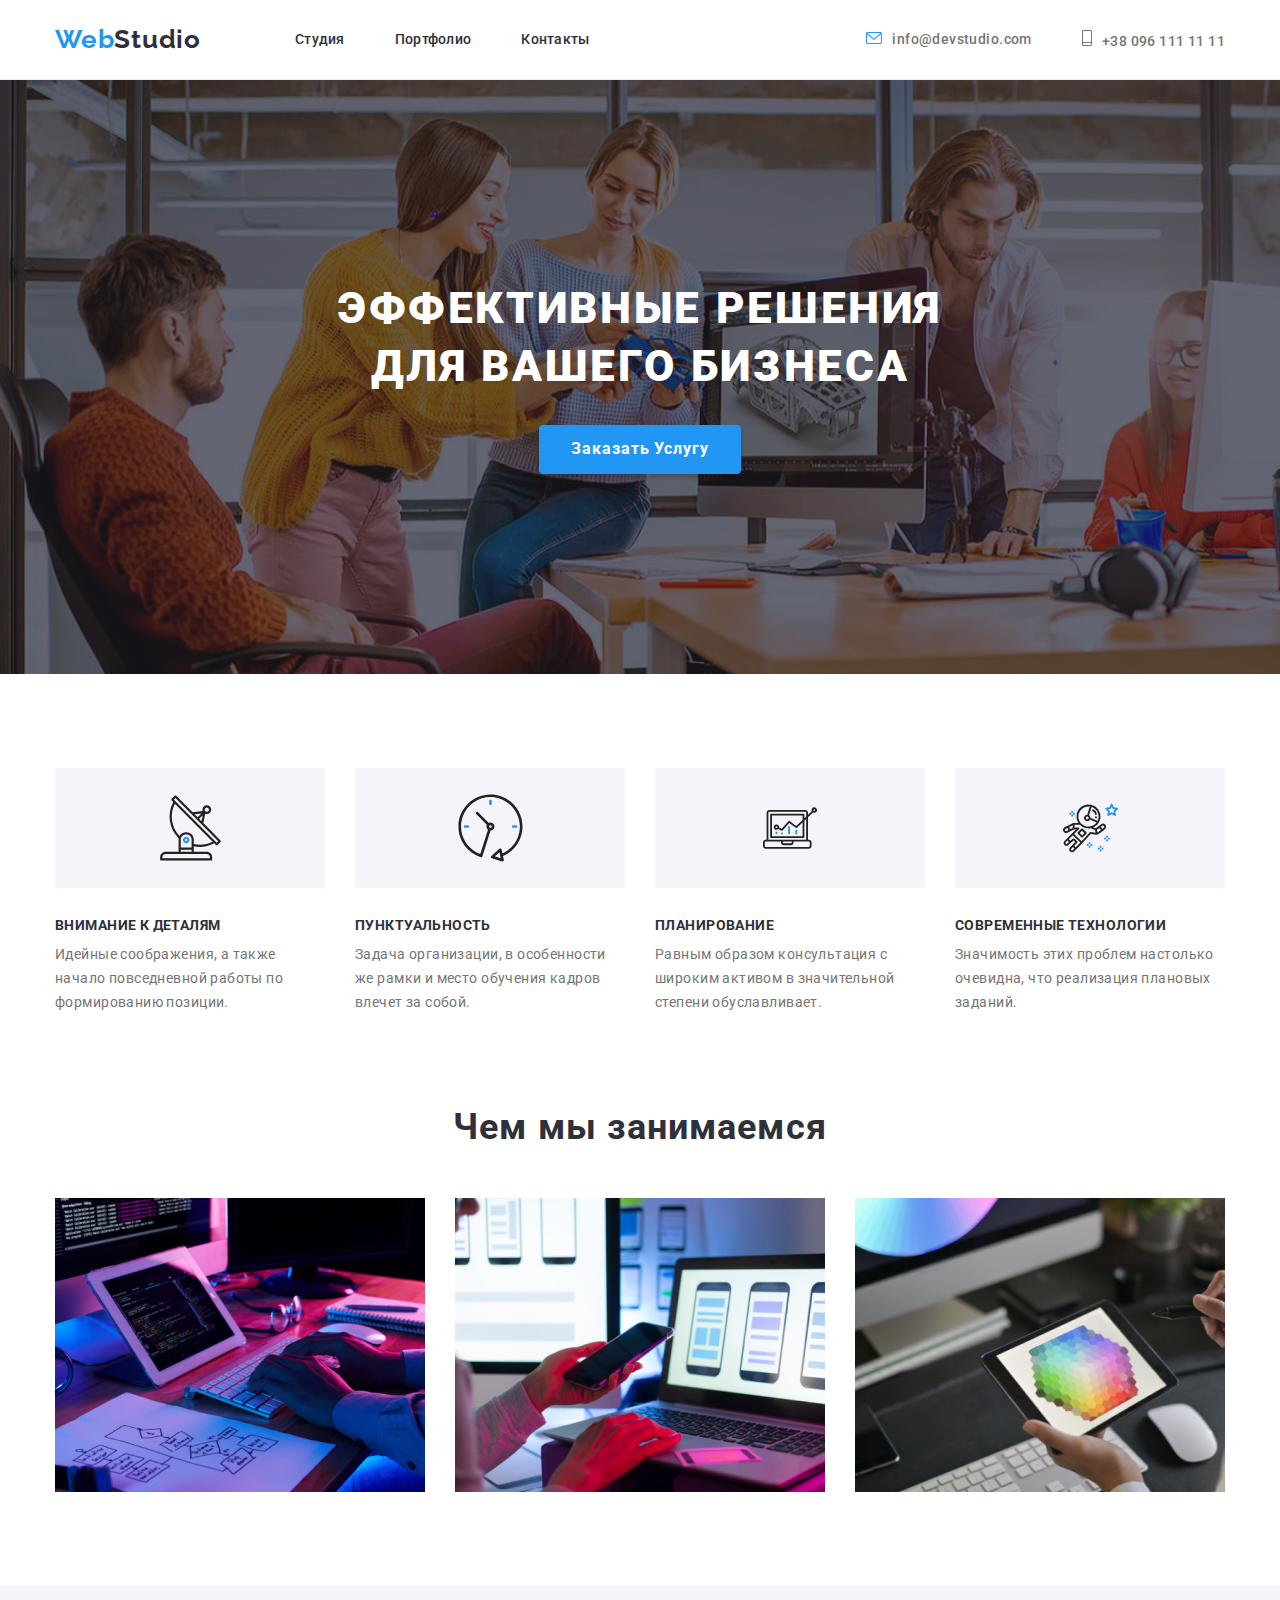
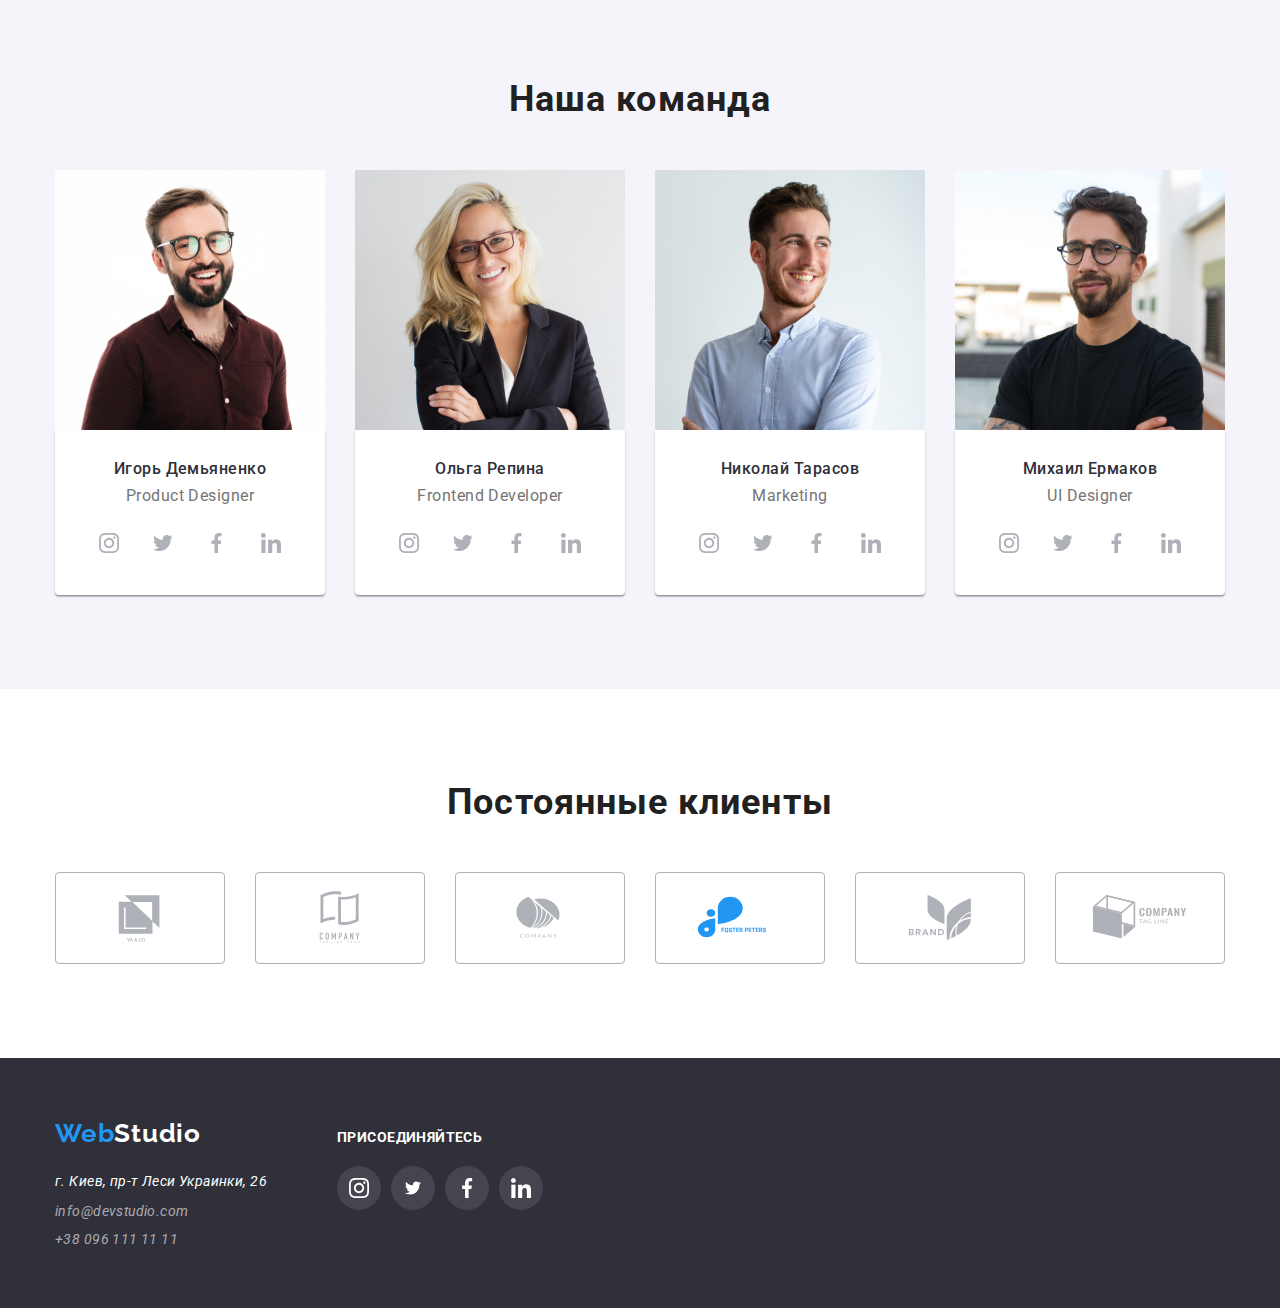
==== index.html @ 9ef78c7b "Update index.html" ====
<!DOCTYPE html>
<html lang="en">

<head>
    <meta charset="UTF-8" />
    <meta http-equiv="X-UA-Compatible" content="IE=edge" />
    <meta name="viewport" content="width=device-width, initial-scale=1.0" />
    <link rel="stylesheet" type="text/css" href="./modern-normalize.css" />
    <link rel="preconnect" href="https://fonts.gstatic.com" crossorigin />
    <link href="https://fonts.googleapis.com/css2?family=Raleway:wght@700&family=Roboto:wght@400;500;700;900&display=swap" rel="stylesheet" />
    <link rel="stylesheet" type="text/css" href="./styles/style.css" />
    <title>Document</title>
</head>

<body>
    <header>
        <div class="container container-nav">
            <nav class="nav">
                <a href="" class="nav_logo">Web<span>Studio</span></a>

                <ul class="menu">
                    <li><a href="" class="items">Студия</a></li>
                    <li><a href="./portfolio.html" class="items">Портфолио</a></li>
                    <li><a href="" class="items">Контакты</a></li>
                </ul>
            </nav>

            <ul class="contacts">
                <li class="contacts-item">
                    <a href="mailto:info@devstudio.com" class="mail">
                        <svg class="contact-icons" width="16" height="12" style="color: #757575">
                <use
                  href="./images/icomoon (1)/symbol-defs.svg#icon-envelope-hover"
                ></use></svg
              >info@devstudio.com</a
            >
          </li>
          <li class="contacts-item">
            <a href="tel:+380961111111" class="tel"
              ><svg class="contact-icons" width="10" height="16">
                <use
                  href="./images/icomoon (1)/symbol-defs.svg#icon-Vector-11"
                ></use></svg
              >+38 096 111 11 11</a
            >
          </li>
        </ul>
      </div>
    </header>

    <main>
      <section class="main-button">
        <div class="container">
          <h1 class="main-slogan">
            Эффективные решения <br />
            для вашего бизнеса
          </h1>
          <div class="button">
            <button type="button" data-modal-open class="order-button">
              Заказать Услугу
            </button>
          </div>
        </div>
      </section>

      <!--Качества-->
      <section class="section">
        <div class="container">
          <h2 class="quality-title">Наши Преимущества</h2>
          <!--скрыть-->
          <ul class="quality-list">
            <li>
              <div class="grey-square">
                <svg class="" width="65" height="70">
                  <use
                    href="./images/icomoon (1)/symbol-defs.svg#icon-antenna-1"
                  ></use>
                </svg>
        </div>
        <h3 class="quality-h3">Внимание к деталям</h3>
        <!--отсуп 10пх маржин-->
        <p class="quality-p">
            Идейные соображения, а также начало повседневной работы по формированию позиции.
        </p>
        </li>
        <li>
            <div class="grey-square">
                <svg class="" width="67" height="70">
                  <use
                    href="./images/icomoon (1)/symbol-defs.svg#icon-clock-1"
                  ></use>
                </svg>
            </div>
            <h3 class="quality-h3">Пунктуальность</h3>
            <p class="quality-p">
                Задача организации, в особенности же рамки и место обучения кадров влечет за собой.
            </p>
        </li>
        <li>
            <div class="grey-square">
                <svg class="" width="70" height="54">
                  <use
                    href="./images/icomoon (1)/symbol-defs.svg#icon-diagram-1"
                  ></use>
                </svg>
            </div>
            <h3 class="quality-h3">Планирование</h3>
            <p class="quality-p">
                Равным образом консультация с широким активом в значительной степени обуславливает.
            </p>
        </li>
        <li>
            <div class="grey-square">
                <svg class="" width="55" height="60">
                  <use
                    href="./images/icomoon (1)/symbol-defs.svg#icon-astronaut-1"
                  ></use>
                </svg>
            </div>
            <h3 class="quality-h3">Современные технологии</h3>
            <p class="quality-p">
                Значимость этих проблем настолько очевидна, что реализация плановых заданий.
            </p>
        </li>
        </ul>
        </div>
        </section>

        <!--Чем мы занимаемся-->

        <section class="section task">
            <div class="container">
                <h2 class="task-title">Чем мы занимаемся</h2>

                <ul class="task-list">
                    <li>
                        <img src="./images/tasks/img.jpg" alt="мобильные приложения" width="370" />
                    </li>
                    <li>
                        <img src="./images/tasks/img_1.jpg" alt="десктопные приложения" width="370" />
                    </li>
                    <li>
                        <img src="./images/tasks/img_2.jpg" alt="дизайнерские решения" width="370" />
                    </li>
                </ul>
            </div>
        </section>

        <!--Наша команда-->

        <section class="section team">
            <div class="container">
                <h2 class="team-title">Наша команда</h2>

                <ul class="team-list">
                    <li class="team_card">
                        <img src="./images/team/img.jpg" alt="Игорь Демьяненко" width="270" />
                        <div class="member-info">
                            <h3 class="teamlist-h3">Игорь Демьяненко</h3>
                            <p class="teamlist-p">Product Designer</p>
                            <ul class="links-list">
                                <li class="links-item">
                                    <a href="" class="team-links"><svg class="social-icons" width="20" height="20">
                        <use
                          href="./images/icomoon (1)/symbol-defs.svg#icon-instagram-2"
                        ></use></svg
                    ></a>
                                </li>
                                <li class="links-item">
                                    <a href="" class="team-links"><svg class="social-icons" width="20" height="20">
                        <use
                          href="./images/icomoon (1)/symbol-defs.svg#icon-Vector-1"
                        ></use></svg
                    ></a>
                                </li>
                                <li class="links-item">
                                    <a href="" class="team-links"><svg class="social-icons" width="20" height="20">
                        <use
                          href="./images/icomoon (1)/symbol-defs.svg#icon-Vector-2"
                        ></use></svg
                    ></a>
                                </li>
                                <li class="links-item">
                                    <a href="" class="team-links"><svg class="social-icons" width="20" height="20">
                        <use
                          href="./images/icomoon (1)/symbol-defs.svg#icon-linkedin-1"
                        ></use>
                      </svg>
                    </a>
                                </li>
                            </ul>
                        </div>
                    </li>
                    <li class="team_card">
                        <img src="./images/team/img-1.jpg" alt="Ольга Репина" width="270" />
                        <div class="member-info">
                            <h3 class="teamlist-h3">Ольга Репина</h3>
                            <p class="teamlist-p">Frontend Developer</p>
                            <ul class="links-list">
                                <li class="links-item">
                                    <a href="" class="team-links"><svg class="social-icons" width="20" height="20">
                        <use
                          href="./images/icomoon (1)/symbol-defs.svg#icon-instagram-2"
                        ></use></svg
                    ></a>
                                </li>
                                <li class="links-item">
                                    <a href="" class="team-links"><svg class="social-icons" width="20" height="20">
                        <use
                          href="./images/icomoon (1)/symbol-defs.svg#icon-Vector-1"
                        ></use></svg
                    ></a>
                                </li>
                                <li class="links-item">
                                    <a href="" class="team-links"><svg class="social-icons" width="20" height="20">
                        <use
                          href="./images/icomoon (1)/symbol-defs.svg#icon-Vector-2"
                        ></use></svg
                    ></a>
                                </li>
                                <li class="links-item">
                                    <a href="" class="team-links"><svg class="social-icons" width="20" height="20">
                        <use
                          href="./images/icomoon (1)/symbol-defs.svg#icon-linkedin-1"
                        ></use>
                      </svg>
                    </a>
                                </li>
                            </ul>
                        </div>
                    </li>
                    <li class="team_card">
                        <img src="./images/team/img-2.jpg" alt="Николай Тарасов" width="270" />
                        <div class="member-info">
                            <h3 class="teamlist-h3">Николай Тарасов</h3>
                            <p class="teamlist-p">Marketing</p>
                            <ul class="links-list">
                                <li class="links-item">
                                    <a href="" class="team-links"><svg class="social-icons" width="20" height="20">
                        <use
                          href="./images/icomoon (1)/symbol-defs.svg#icon-instagram-2"
                        ></use></svg
                    ></a>
                                </li>
                                <li class="links-item">
                                    <a href="" class="team-links"><svg class="social-icons" width="20" height="20">
                        <use
                          href="./images/icomoon (1)/symbol-defs.svg#icon-Vector-1"
                        ></use></svg
                    ></a>
                                </li>
                                <li class="links-item">
                                    <a href="" class="team-links"><svg class="social-icons" width="20" height="20">
                        <use
                          href="./images/icomoon (1)/symbol-defs.svg#icon-Vector-2"
                        ></use></svg
                    ></a>
                                </li>
                                <li class="links-item">
                                    <a href="" class="team-links"><svg class="social-icons" width="20" height="20">
                        <use
                          href="./images/icomoon (1)/symbol-defs.svg#icon-linkedin-1"
                        ></use>
                      </svg>
                    </a>
                                </li>
                            </ul>
                        </div>
                    </li>
                    <li class="team_card">
                        <img src="./images/team/img-3.jpg" alt="Михаил Ермаков " width="270" />
                        <div class="member-info">
                            <h3 class="teamlist-h3">Михаил Ермаков</h3>
                            <p class="teamlist-p">UI Designer</p>
                            <ul class="links-list">
                                <li class="links-item">
                                    <a href="" class="team-links"><svg class="social-icons" width="20" height="20">
                        <use
                          href="./images/icomoon (1)/symbol-defs.svg#icon-instagram-2"
                        ></use></svg
                    ></a>
                                </li>
                                <li class="links-item">
                                    <a href="" class="team-links"><svg class="social-icons" width="20" height="20">
                        <use
                          href="./images/icomoon (1)/symbol-defs.svg#icon-Vector-1"
                        ></use></svg
                    ></a>
                                </li>
                                <li class="links-item">
                                    <a href="" class="team-links"><svg class="social-icons" width="20" height="20">
                        <use
                          href="./images/icomoon (1)/symbol-defs.svg#icon-Vector-2"
                        ></use></svg
                    ></a>
                                </li>
                                <li class="links-item">
                                    <a href="" class="team-links"><svg class="social-icons" width="20" height="20">
                        <use
                          href="./images/icomoon (1)/symbol-defs.svg#icon-linkedin-1"
                        ></use>
                      </svg>
                    </a>
                                </li>
                            </ul>
                        </div>
                    </li>
                </ul>
            </div>
        </section>

        <section class="section">
            <div class="container clients">
                <h2 class="team-title">Постоянные клиенты</h2>
                <ul class="clients-list">
                    <li>
                        <a href="" class="clients-card"><svg class="client-icons" width="106" height="60">
                  <use
                    href="./images/icomoon (1)/symbol-defs.svg#icon-Logo-1"
                  ></use></svg
              ></a>
                    </li>
                    <li>
                        <a href="" class="clients-card"><svg class="client-icons" width="106" height="60">
                  <use
                    href="./images/icomoon (1)/symbol-defs.svg#icon-Logo-2"
                  ></use></svg
              ></a>
                    </li>
                    <li>
                        <a href="" class="clients-card"><svg class="client-icons" width="106" height="60">
                  <use
                    href="./images/icomoon (1)/symbol-defs.svg#icon-Logo-3"
                  ></use></svg
              ></a>
                    </li>
                    <li>
                        <a href="" class="clients-card"><svg
                  class="client-icons"
                  width="106"
                  height="60"
                  style="fill: #afb1b8"
                >
                  <use
                    href="./images/icomoon (1)/symbol-defs.svg#icon-Logo-4"
                  ></use></svg
              ></a>
                    </li>
                    <li>
                        <a href="" class="clients-card"><svg class="client-icons" width="106" height="60">
                  <use
                    href="./images/icomoon (1)/symbol-defs.svg#icon-Logo-6"
                  ></use></svg
              ></a>
                    </li>
                    <li>
                        <a href="" class="clients-card"><svg class="client-icons" width="106" height="60">
                  <use
                    href="./images/icomoon (1)/symbol-defs.svg#icon-Logo-7"
                  ></use></svg
              ></a>
                    </li>
                </ul>
            </div>
        </section>
        </main>

        <footer>
            <div class="container footer-con">
                <div class="addres-con">
                    <a href="" class="footer-logo"><span>Web</span>Studio</a>
                    <address>
            <ul class="address">
              <li class="address-list">
                <a
                  href="https://goo.gl/maps/dbALaQ9YhSVhBDLY6"
                  class="footer-address"
                  >г. Киев, пр-т Леси Украинки, 26</a
                >
              </li>
              <li class="address-list">
                <a href="mailto:info@devstudio.com" class="footer-mail"
                  >info@devstudio.com</a
                >
              </li>
              <li class="address-list">
                <a href="tel:+380961111111" class="footer-tel"
                  >+38 096 111 11 11</a
                >
              </li>
            </ul>
          </address>
                </div>
                <div class="footer-join">
                    <h2 class="join-slogan">присоединяйтесь</h2>
                    <ul class="footer-links">
                        <li>
                            <a href="" class="footer-items"><svg class="footer-icons" width="20" height="20">
                  <use
                    href="./images/icomoon (1)/symbol-defs.svg#icon-instagram-21"
                  ></use></svg
              ></a>
                        </li>
                        <li>
                            <a href="" class="footer-items"><svg class="footer-icons" width="20" height="16">
                  <use
                    href="./images/icomoon (1)/symbol-defs.svg#icon-twitter-1-1"
                  ></use></svg
              ></a>
                        </li>
                        <li>
                            <a href="" class="footer-items">
                                <svg class="footer-icons" width="20" height="20">
                  <use
                    href="./images/icomoon (1)/symbol-defs.svg#icon-facebook-1"
                  ></use>
                </svg>
                            </a>
                        </li>
                        <li>
                            <a href="" class="footer-items"><svg class="footer-icons" width="20" height="20">
                  <use
                    href="./images/icomoon (1)/symbol-defs.svg#icon-linkedin-11"
                  ></use></svg
              ></a>
                        </li>
                    </ul>
                </div>
            </div>
        </footer>
</body>

</html>
---- styles/style.css ----
:root {
    --brand-grey: #f5f4fa;
    --blue-color: #2196f3;
    --h-color: #212121;
    --brand-dark: #2f303a;
    --p-color: #757575;
}

body {
    font-family: Roboto, sans-serif;
    color: var(--h-color);
}

ul {
    padding: 0;
    margin: 0;
}

h1,
h2,
h3,
p {
    margin: 0;
    padding: 0;
}

img {
    display: block;
    max-width: 100%;
    height: auto;
}

.container {
    width: 1200px;
    padding-left: 15px;
    padding-right: 15px;
    margin-right: auto;
    margin-left: auto;
}

.section {
    padding-top: 94px;
    padding-bottom: 94px;
}

.container-nav {
    display: flex;
    align-items: center;
}

header {
    border-bottom: 1px solid #ececec;
}

.nav {
    display: flex;
    align-items: center;
}

.nav_logo {
    font-family: Raleway;
    font-size: 26px;
    font-weight: 700;
    line-height: 1.2;
    color: var(--blue-color);
    letter-spacing: 0.03em;
    text-decoration: none;
}

.nav_logo>span {
    color: var(--brand-dark);
}

.menu {
    text-align: center;
    list-style: none;
    display: flex;
    margin-left: 94px;
}

.items {
    font-weight: 500;
    font-size: 14px;
    line-height: 1.1;
    letter-spacing: 0.02em;
    color: var(--brand-dark);
    text-decoration: none;
    padding-top: 32px;
    padding-bottom: 32px;
    display: block;
}

.menu>li {
    margin-left: 50px;
}

.menu>li:first-child {
    margin-left: 0px;
}

.contacts {
    list-style: none;
    display: flex;
    margin-left: auto;
}

.contacts> :first-child {
    margin-right: 50px;
}

.mail,
.tel {
    color: var(--p-color);
    font-size: 14px;
    font-weight: 500;
    line-height: 1.1;
    text-decoration: none;
    letter-spacing: 0.03em;
    justify-content: center;
    align-items: center;
}

.items:hover {
    color: var(--blue-color);
}

.items:focus {
    color: var(--blue-color);
}

.mail:hover,
.mail:focus {
    color: var(--blue-color);
}

.tel:hover,
.tel:focus {
    color: var(--blue-color);
}

.contact-icons {
    fill: currentColor;
    margin-right: 10px;
}


/* MAIN BUUTTOONN */

.main-button {
    background-color: var(--brand-dark);
    text-align: center;
    padding-top: 200px;
    padding-bottom: 200px;
    background-image: linear-gradient( rgba(47, 48, 58, 0.4), rgba(47, 48, 58, 0.4)), url(../images/fon.jpg);
    max-width: 1600px;
}

.main-slogan {
    font-size: 44px;
    font-weight: 900;
    line-height: 1.3;
    letter-spacing: 0.06em;
    color: #ffffff;
    text-align: center;
    text-transform: uppercase;
    margin: 0;
}

.order-button {
    background-color: var(--blue-color);
    font-size: 16px;
    font-weight: 700;
    line-height: 1.8;
    letter-spacing: 0.06em;
    cursor: pointer;
    color: #ffffff;
    text-align: center;
    font-family: Roboto;
    padding: 10px 32px 10px 32px;
    box-shadow: 0px 4px 4px rgba(0, 0, 0, 0.15);
    border-radius: 4px;
    border: var(--blue-color);
}

.button {
    margin-top: 30px;
}


/* QUALITY */

.quality-title {
    display: none;
}

.container-quality {
    padding-top: 94px;
    padding-bottom: 94px;
}

.grey-square {
    width: 270px;
    height: 120px;
    background-color: var(--brand-grey);
    margin-bottom: 30px;
    display: flex;
    justify-content: center;
    align-items: center;
}

.quality-list {
    list-style: none;
    display: flex;
    gap: 30px;
}

.quality-title {
    font-weight: bold;
    font-size: 36px;
    line-height: 1.1;
    text-align: center;
    letter-spacing: 0.03em;
    color: var(--brand-dark);
    margin: 0;
}

.quality-h3 {
    font-weight: bold;
    font-size: 14px;
    letter-spacing: 0.03em;
    text-transform: uppercase;
    line-height: 1.1;
    color: var(--brand-dark);
    margin-bottom: 10px;
}

.quality-p {
    font-size: 14px;
    letter-spacing: 0.03em;
    line-height: 1.7;
    color: var(--p-color);
    margin-top: 10px;
}


/*  TTASK  */

.task {
    padding-top: 0;
}

.task-list {
    list-style: none;
    display: flex;
    gap: 30px;
    margin-top: 50px;
}

.task-title {
    font-size: 36px;
    line-height: 1.1;
    text-align: center;
    letter-spacing: 0.03em;
    color: var(--brand-dark);
    font-weight: bold;
    margin: 0;
}


/* TEAM */

.team {
    padding-top: 94px;
    padding-bottom: 94px;
    background-color: var(--brand-grey);
}

.team-list {
    list-style: none;
    display: flex;
    gap: 30px;
    margin-top: 50px;
    padding: 0;
    margin-left: auto;
    margin-right: auto;
}

.team-title {
    line-height: 1.1;
    font-weight: bold;
    font-size: 36px;
    letter-spacing: 0.03em;
    text-align: center;
    margin: 0;
}

.teamlist-h3 {
    font-weight: 500;
    font-size: 16px;
    line-height: 1.1;
    text-align: center;
    letter-spacing: 0.03em;
    color: var(--brand-dark);
}

.teamlist-p {
    font-size: 16px;
    line-height: 1.1;
    text-align: center;
    letter-spacing: 0.03em;
    color: var(--p-color);
    margin-top: 10px;
}

.member-info {
    padding-top: 30px;
    padding-bottom: 30px;
    background-color: #ffffff;
    box-shadow: 0px 1px 3px rgba(0, 0, 0, 0.12), 0px 1px 1px rgba(0, 0, 0, 0.14), 0px 2px 1px rgba(0, 0, 0, 0.2);
    border-radius: 0px 0px 4px 4px;
}

.links-list {
    display: flex;
    gap: 10px;
    justify-content: center;
    margin-top: 16px;
    list-style: none;
    cursor: pointer;
}

.links-item {
    list-style: none;
    display: flex;
    justify-content: center;
    align-items: center;
}

.team-links {
    height: 44px;
    width: 44px;
    display: flex;
    justify-content: center;
    align-items: center;
    border-radius: 50%;
}

.team-links:hover,
.team-links:focus {
    background-color: var(--blue-color);
    color: #ffffff;
}

.social-icons {
    fill: currentColor;
}


/* CLIENTS */

.clients-list {
    list-style: none;
    display: flex;
    gap: 30px;
    margin-top: 50px;
}

.clients-card {
    width: 170px;
    height: 92px;
    border: 1px solid #afb1b8;
    border-radius: 4px;
    display: flex;
    justify-content: center;
    align-items: center;
}

.client-icons {
    fill: currentColor;
}

.clients-card:hover {
    border-color: var(--blue-color);
    color: var(--blue-color);
}


/*  FOOOTER */

footer {
    background-color: var(--brand-dark);
    padding-top: 60px;
    padding-bottom: 60px;
    display: flex;
}

.footer-con {
    display: flex;
}

.address {
    list-style: none;
    margin-top: 20px;
    padding: 0;
}

.address-list {
    margin-top: 9px;
}

.footer-logo {
    font-family: Raleway;
    font-size: 26px;
    font-weight: 700;
    line-height: 1.2;
    color: #ffffff;
    text-decoration: none;
    letter-spacing: 0.03em;
}

.footer-logo>span {
    color: var(--blue-color);
}

.footer-address {
    font-size: 14px;
    line-height: 1.7;
    letter-spacing: 0.03em;
    color: #ffffff;
    text-decoration: none;
}

.footer-mail,
.footer-tel {
    font-size: 14px;
    line-height: 1.7px;
    letter-spacing: 0.03em;
    color: rgba(255, 255, 255, 0.6);
    text-decoration: none;
}

.footer-address:hover {
    color: var(--blue-color);
}

.footer-address:focus {
    color: var(--blue-color);
}

.footer-mail:hover,
.footer-tel:hover {
    color: var(--blue-color);
}

.footer-mail:focus,
.footer-tel:focus {
    color: var(--blue-color);
}

.footer-join {
    margin-left: 70px;
}

.join-slogan {
    font-weight: bold;
    font-size: 14px;
    line-height: 1.1;
    letter-spacing: 0.03em;
    text-transform: uppercase;
    color: #ffffff;
    padding-top: 12px;
}

.footer-links {
    display: flex;
    list-style: none;
    gap: 10px;
    margin-top: 20px;
}

.footer-items {
    display: flex;
    justify-content: center;
    align-items: center;
    height: 44px;
    width: 44px;
    border-radius: 50%;
    background-color: rgba(255, 255, 255, 0.1);
    cursor: pointer;
    vertical-align: middle;
}

.footer-items:hover {
    background-color: var(--blue-color);
}

.footer-icon {
    text-align: center;
    vertical-align: middle;
}


/* PORTFOLIO */

.portfolio {
    text-align: center;
    padding-top: 94px;
    padding-bottom: 94px;
}

.our-works {
    font-weight: bold;
    font-size: 36px;
    line-height: 1.1;
    text-align: center;
    letter-spacing: 0.03em;
    margin: 0;
    display: none;
}

.portfolio-list {
    list-style: none;
    display: flex;
    flex-wrap: wrap;
    gap: 30px;
    margin-top: 50px;
}

.cards-title {
    font-weight: bold;
    font-size: 18px;
    line-height: 2;
    color: var(--brand-dark);
    letter-spacing: 0.06em;
}

.cards-info {
    padding-top: 20px;
    padding-bottom: 20px;
    padding-right: 24px;
    padding-left: 24px;
    border: 1px solid #eeeeee;
}

.cards:hover {
    box-shadow: 0px 1px 1px rgba(0, 0, 0, 0.12), 0px 4px 4px rgba(0, 0, 0, 0.06), 1px 4px 6px rgba(0, 0, 0, 0.16);
}

.cards-p {
    font-size: 16px;
    line-height: 1.9;
    letter-spacing: 0.03em;
    color: var(--p-color);
    margin-top: 10px;
}

.main-buttons {
    display: flex;
    justify-content: center;
}

.cards-h2 {
    font-weight: bold;
    font-size: 18px;
    line-height: 1.1;
    letter-spacing: 0.06em;
}


/* BUUTTOONNS PORTFOLIO*/

.buttons {
    background-color: var(--brand-grey);
    color: var(--brand-dark);
    font-weight: 500;
    font-size: 16px;
    line-height: 1.6;
    letter-spacing: 0.06em;
    font-family: Roboto;
    border-radius: 4px;
    padding: 6px 22px 6px 22px;
    border: var(--brand-grey) 1px solid;
}

.buttons:focus {
    background-color: var(--blue-color);
    color: white;
    border: var(--blue-color);
    box-shadow: 0px 3px 1px rgba(0, 0, 0, 0.1), 0px 1px 2px rgba(0, 0, 0, 0.08), 0px 2px 2px rgba(0, 0, 0, 0.12);
}

.buttons:hover {
    background-color: var(--blue-color);
    color: white;
    cursor: pointer;
    border: var(--blue-color);
    box-shadow: 0px 3px 1px rgba(0, 0, 0, 0.1), 0px 1px 2px rgba(0, 0, 0, 0.08), 0px 2px 2px rgba(0, 0, 0, 0.12);
}

.button-list {
    list-style: none;
    display: flex;
    gap: 8px;
    justify-content: center;
}
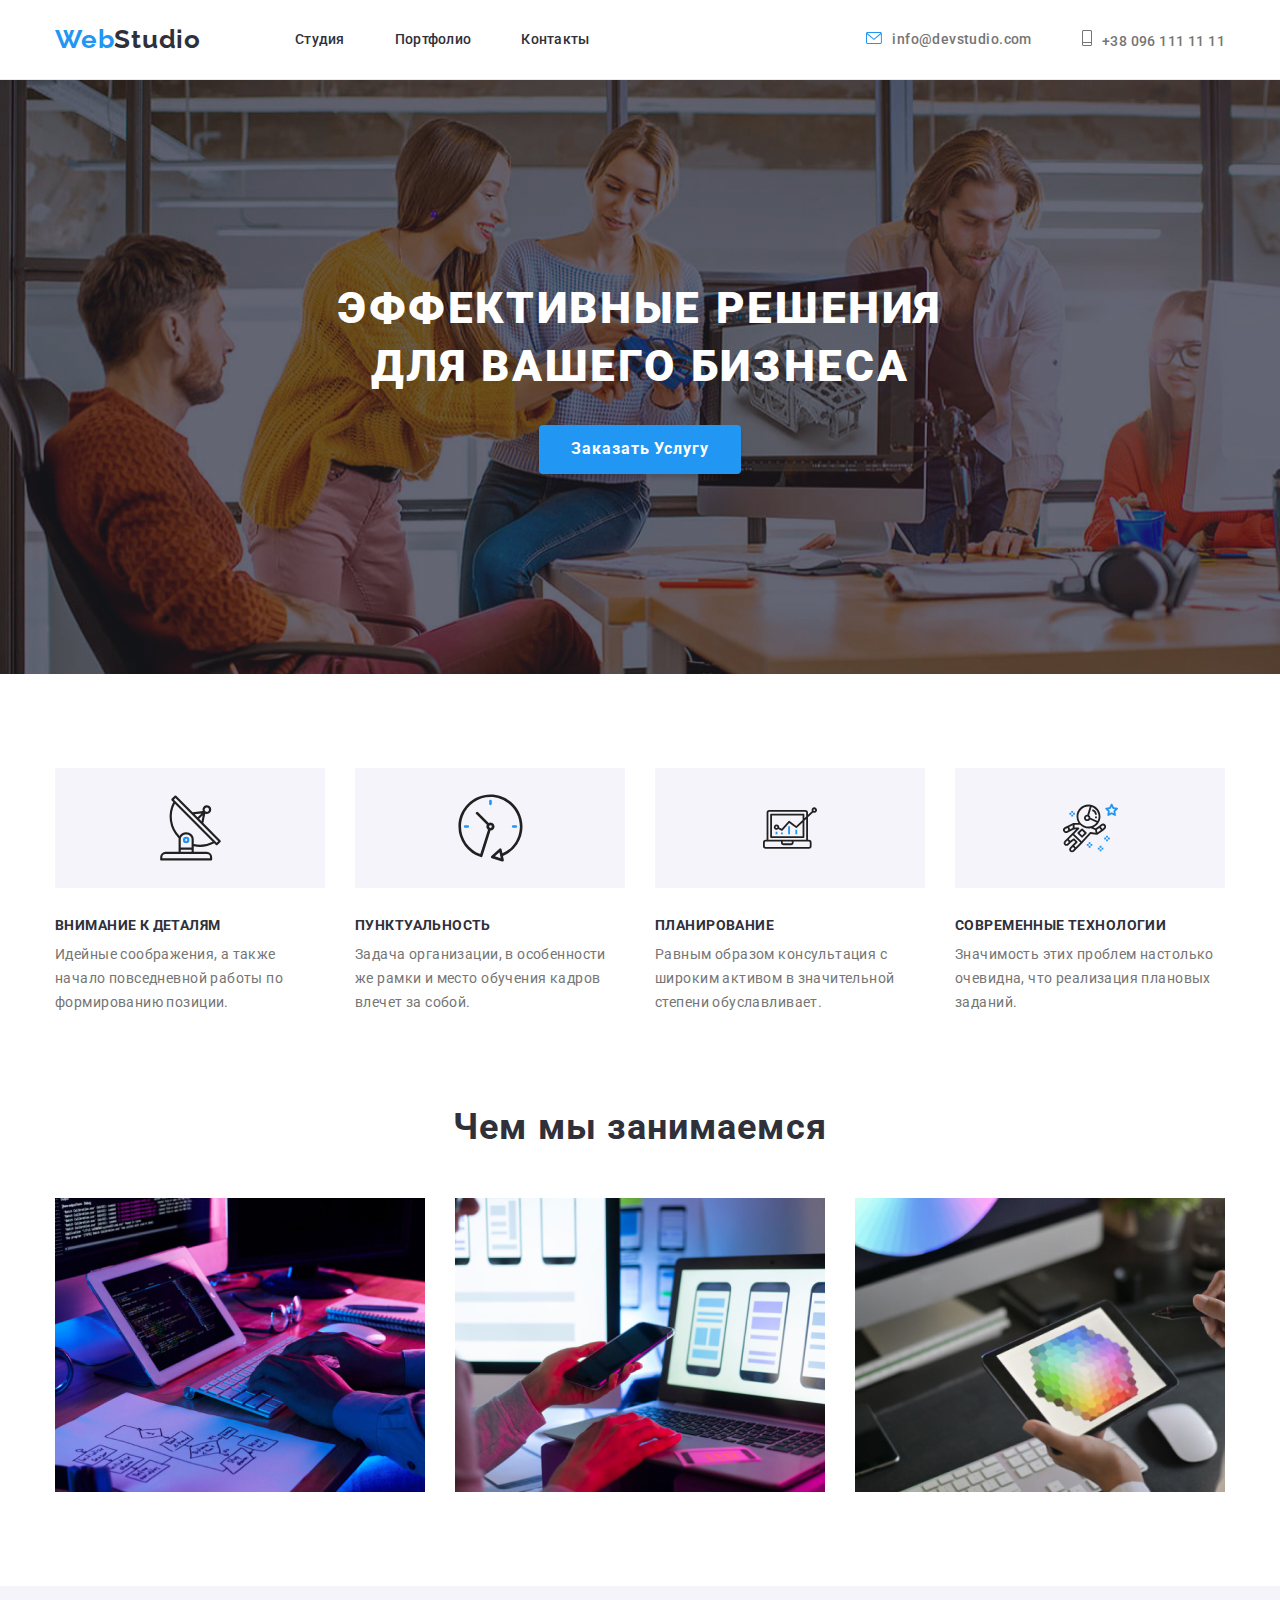
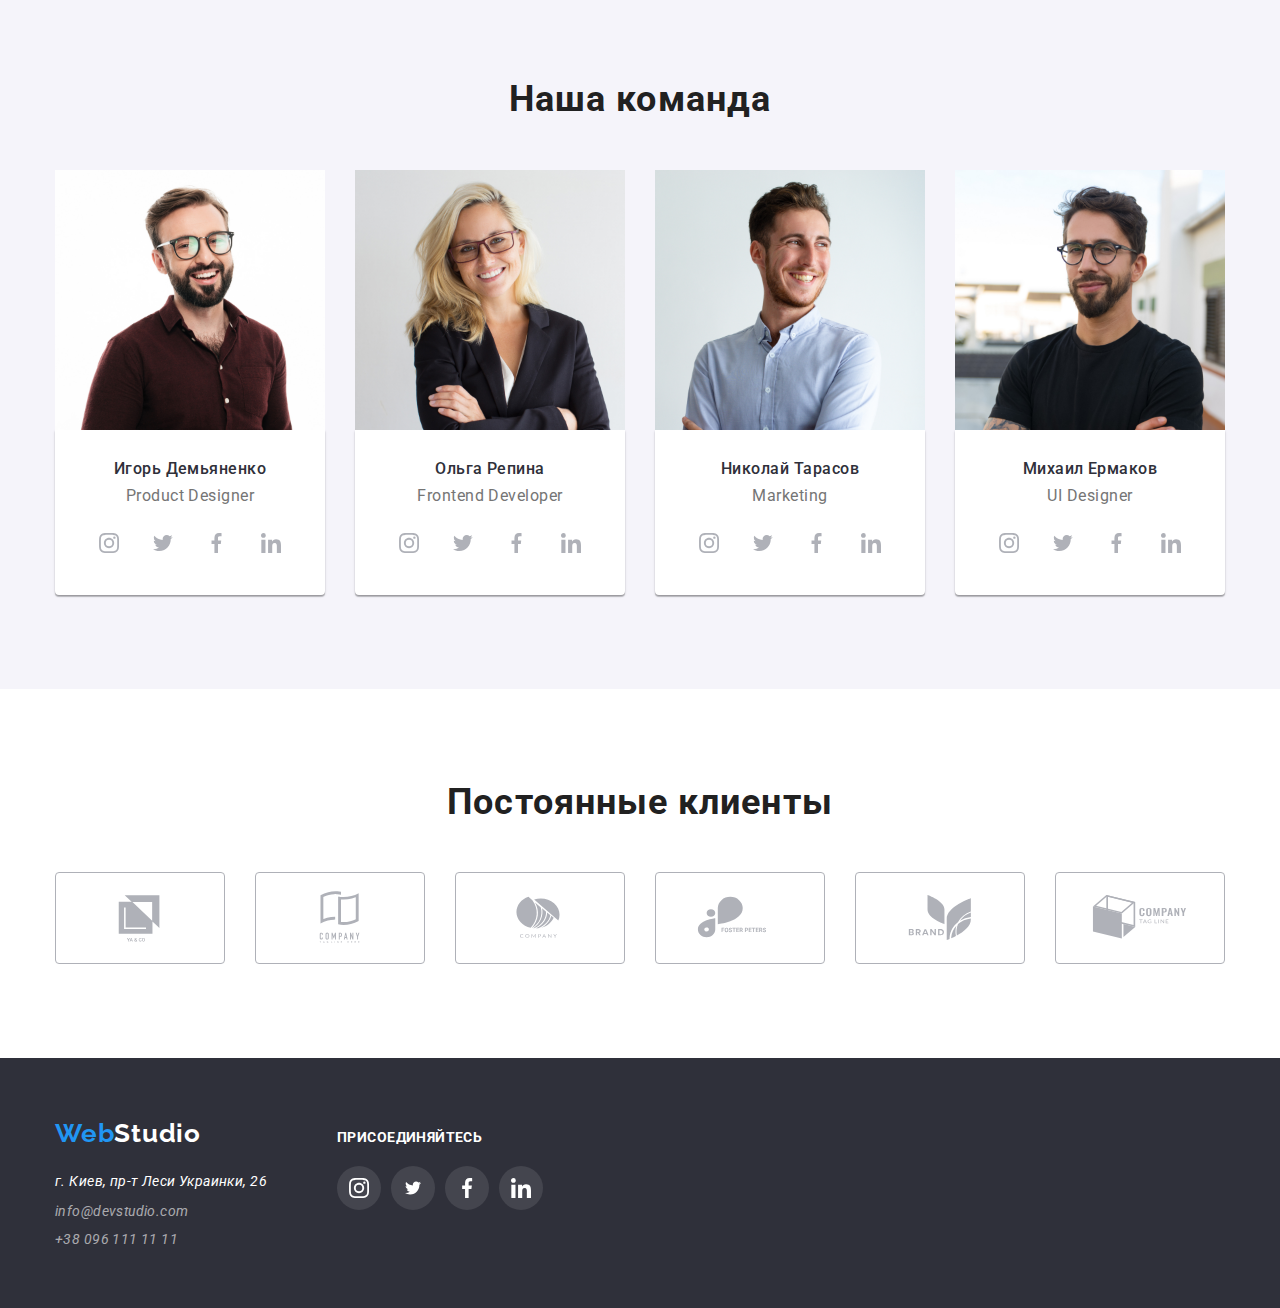
==== commit 85ab116d: "1" ====
--- a/index.html
+++ b/index.html
@@ -28,9 +28,9 @@
             <ul class="contacts">
                 <li class="contacts-item">
                     <a href="mailto:info@devstudio.com" class="mail">
-                        <svg class="contact-icons" width="16" height="12" style="color: #757575">
+                        <svg class="contact-icons" width="16" height="12" fill="color: #757575">
                 <use
-                  href="./images/icomoon (1)/symbol-defs.svg#icon-envelope-hover"
+                  href="./images/symbol-defs.svg#icon-envelope-hover"
                 ></use></svg
               >info@devstudio.com</a
             >
@@ -39,7 +39,7 @@
             <a href="tel:+380961111111" class="tel"
               ><svg class="contact-icons" width="10" height="16">
                 <use
-                  href="./images/icomoon (1)/symbol-defs.svg#icon-Vector-11"
+                  href="./images/symbol-defs.svg#icon-Vector-11"
                 ></use></svg
               >+38 096 111 11 11</a
             >
@@ -73,7 +73,7 @@
               <div class="grey-square">
                 <svg class="" width="65" height="70">
                   <use
-                    href="./images/icomoon (1)/symbol-defs.svg#icon-antenna-1"
+                    href="./images/symbol-defs.svg#icon-antenna-1"
                   ></use>
                 </svg>
         </div>
@@ -87,7 +87,7 @@
             <div class="grey-square">
                 <svg class="" width="67" height="70">
                   <use
-                    href="./images/icomoon (1)/symbol-defs.svg#icon-clock-1"
+                    href="./images/symbol-defs.svg#icon-clock-1"
                   ></use>
                 </svg>
             </div>
@@ -100,7 +100,7 @@
             <div class="grey-square">
                 <svg class="" width="70" height="54">
                   <use
-                    href="./images/icomoon (1)/symbol-defs.svg#icon-diagram-1"
+                    href="./images/symbol-defs.svg#icon-diagram-1"
                   ></use>
                 </svg>
             </div>
@@ -113,7 +113,7 @@
             <div class="grey-square">
                 <svg class="" width="55" height="60">
                   <use
-                    href="./images/icomoon (1)/symbol-defs.svg#icon-astronaut-1"
+                    href="./images/symbol-defs.svg#icon-astronaut-1"
                   ></use>
                 </svg>
             </div>
@@ -162,28 +162,28 @@
                                 <li class="links-item">
                                     <a href="" class="team-links"><svg class="social-icons" width="20" height="20">
                         <use
-                          href="./images/icomoon (1)/symbol-defs.svg#icon-instagram-2"
-                        ></use></svg
-                    ></a>
-                                </li>
-                                <li class="links-item">
-                                    <a href="" class="team-links"><svg class="social-icons" width="20" height="20">
-                        <use
-                          href="./images/icomoon (1)/symbol-defs.svg#icon-Vector-1"
-                        ></use></svg
-                    ></a>
-                                </li>
-                                <li class="links-item">
-                                    <a href="" class="team-links"><svg class="social-icons" width="20" height="20">
-                        <use
-                          href="./images/icomoon (1)/symbol-defs.svg#icon-Vector-2"
-                        ></use></svg
-                    ></a>
-                                </li>
-                                <li class="links-item">
-                                    <a href="" class="team-links"><svg class="social-icons" width="20" height="20">
-                        <use
-                          href="./images/icomoon (1)/symbol-defs.svg#icon-linkedin-1"
+                          href="./images/symbol-defs.svg#icon-instagram-2"
+                        ></use></svg
+                    ></a>
+                                </li>
+                                <li class="links-item">
+                                    <a href="" class="team-links"><svg class="social-icons" width="20" height="20">
+                        <use
+                          href="./images/symbol-defs.svg#icon-Vector-1"
+                        ></use></svg
+                    ></a>
+                                </li>
+                                <li class="links-item">
+                                    <a href="" class="team-links"><svg class="social-icons" width="20" height="20">
+                        <use
+                          href="./images/symbol-defs.svg#icon-Vector-2"
+                        ></use></svg
+                    ></a>
+                                </li>
+                                <li class="links-item">
+                                    <a href="" class="team-links"><svg class="social-icons" width="20" height="20">
+                        <use
+                          href="./images/symbol-defs.svg#icon-linkedin-1"
                         ></use>
                       </svg>
                     </a>
@@ -200,28 +200,28 @@
                                 <li class="links-item">
                                     <a href="" class="team-links"><svg class="social-icons" width="20" height="20">
                         <use
-                          href="./images/icomoon (1)/symbol-defs.svg#icon-instagram-2"
-                        ></use></svg
-                    ></a>
-                                </li>
-                                <li class="links-item">
-                                    <a href="" class="team-links"><svg class="social-icons" width="20" height="20">
-                        <use
-                          href="./images/icomoon (1)/symbol-defs.svg#icon-Vector-1"
-                        ></use></svg
-                    ></a>
-                                </li>
-                                <li class="links-item">
-                                    <a href="" class="team-links"><svg class="social-icons" width="20" height="20">
-                        <use
-                          href="./images/icomoon (1)/symbol-defs.svg#icon-Vector-2"
-                        ></use></svg
-                    ></a>
-                                </li>
-                                <li class="links-item">
-                                    <a href="" class="team-links"><svg class="social-icons" width="20" height="20">
-                        <use
-                          href="./images/icomoon (1)/symbol-defs.svg#icon-linkedin-1"
+                          href="./images/symbol-defs.svg#icon-instagram-2"
+                        ></use></svg
+                    ></a>
+                                </li>
+                                <li class="links-item">
+                                    <a href="" class="team-links"><svg class="social-icons" width="20" height="20">
+                        <use
+                          href="./images/symbol-defs.svg#icon-Vector-1"
+                        ></use></svg
+                    ></a>
+                                </li>
+                                <li class="links-item">
+                                    <a href="" class="team-links"><svg class="social-icons" width="20" height="20">
+                        <use
+                          href="./images/symbol-defs.svg#icon-Vector-2"
+                        ></use></svg
+                    ></a>
+                                </li>
+                                <li class="links-item">
+                                    <a href="" class="team-links"><svg class="social-icons" width="20" height="20">
+                        <use
+                          href="./images/symbol-defs.svg#icon-linkedin-1"
                         ></use>
                       </svg>
                     </a>
@@ -238,28 +238,28 @@
                                 <li class="links-item">
                                     <a href="" class="team-links"><svg class="social-icons" width="20" height="20">
                         <use
-                          href="./images/icomoon (1)/symbol-defs.svg#icon-instagram-2"
-                        ></use></svg
-                    ></a>
-                                </li>
-                                <li class="links-item">
-                                    <a href="" class="team-links"><svg class="social-icons" width="20" height="20">
-                        <use
-                          href="./images/icomoon (1)/symbol-defs.svg#icon-Vector-1"
-                        ></use></svg
-                    ></a>
-                                </li>
-                                <li class="links-item">
-                                    <a href="" class="team-links"><svg class="social-icons" width="20" height="20">
-                        <use
-                          href="./images/icomoon (1)/symbol-defs.svg#icon-Vector-2"
-                        ></use></svg
-                    ></a>
-                                </li>
-                                <li class="links-item">
-                                    <a href="" class="team-links"><svg class="social-icons" width="20" height="20">
-                        <use
-                          href="./images/icomoon (1)/symbol-defs.svg#icon-linkedin-1"
+                          href="./images/symbol-defs.svg#icon-instagram-2"
+                        ></use></svg
+                    ></a>
+                                </li>
+                                <li class="links-item">
+                                    <a href="" class="team-links"><svg class="social-icons" width="20" height="20">
+                        <use
+                          href="./images/symbol-defs.svg#icon-Vector-1"
+                        ></use></svg
+                    ></a>
+                                </li>
+                                <li class="links-item">
+                                    <a href="" class="team-links"><svg class="social-icons" width="20" height="20">
+                        <use
+                          href="./images/symbol-defs.svg#icon-Vector-2"
+                        ></use></svg
+                    ></a>
+                                </li>
+                                <li class="links-item">
+                                    <a href="" class="team-links"><svg class="social-icons" width="20" height="20">
+                        <use
+                          href="./images/symbol-defs.svg#icon-linkedin-1"
                         ></use>
                       </svg>
                     </a>
@@ -276,28 +276,28 @@
                                 <li class="links-item">
                                     <a href="" class="team-links"><svg class="social-icons" width="20" height="20">
                         <use
-                          href="./images/icomoon (1)/symbol-defs.svg#icon-instagram-2"
-                        ></use></svg
-                    ></a>
-                                </li>
-                                <li class="links-item">
-                                    <a href="" class="team-links"><svg class="social-icons" width="20" height="20">
-                        <use
-                          href="./images/icomoon (1)/symbol-defs.svg#icon-Vector-1"
-                        ></use></svg
-                    ></a>
-                                </li>
-                                <li class="links-item">
-                                    <a href="" class="team-links"><svg class="social-icons" width="20" height="20">
-                        <use
-                          href="./images/icomoon (1)/symbol-defs.svg#icon-Vector-2"
-                        ></use></svg
-                    ></a>
-                                </li>
-                                <li class="links-item">
-                                    <a href="" class="team-links"><svg class="social-icons" width="20" height="20">
-                        <use
-                          href="./images/icomoon (1)/symbol-defs.svg#icon-linkedin-1"
+                          href="./images/symbol-defs.svg#icon-instagram-2"
+                        ></use></svg
+                    ></a>
+                                </li>
+                                <li class="links-item">
+                                    <a href="" class="team-links"><svg class="social-icons" width="20" height="20">
+                        <use
+                          href="./images/symbol-defs.svg#icon-Vector-1"
+                        ></use></svg
+                    ></a>
+                                </li>
+                                <li class="links-item">
+                                    <a href="" class="team-links"><svg class="social-icons" width="20" height="20">
+                        <use
+                          href="./images/symbol-defs.svg#icon-Vector-2"
+                        ></use></svg
+                    ></a>
+                                </li>
+                                <li class="links-item">
+                                    <a href="" class="team-links"><svg class="social-icons" width="20" height="20">
+                        <use
+                          href="./images/symbol-defs.svg#icon-linkedin-1"
                         ></use>
                       </svg>
                     </a>
@@ -316,21 +316,21 @@
                     <li>
                         <a href="" class="clients-card"><svg class="client-icons" width="106" height="60">
                   <use
-                    href="./images/icomoon (1)/symbol-defs.svg#icon-Logo-1"
+                    href="./images/symbol-defs.svg#icon-Logo-1"
                   ></use></svg
               ></a>
                     </li>
                     <li>
                         <a href="" class="clients-card"><svg class="client-icons" width="106" height="60">
                   <use
-                    href="./images/icomoon (1)/symbol-defs.svg#icon-Logo-2"
+                    href="./images/symbol-defs.svg#icon-Logo-2"
                   ></use></svg
               ></a>
                     </li>
                     <li>
                         <a href="" class="clients-card"><svg class="client-icons" width="106" height="60">
                   <use
-                    href="./images/icomoon (1)/symbol-defs.svg#icon-Logo-3"
+                    href="./images/symbol-defs.svg#icon-Logo-3"
                   ></use></svg
               ></a>
                     </li>
@@ -342,21 +342,21 @@
                   style="fill: #afb1b8"
                 >
                   <use
-                    href="./images/icomoon (1)/symbol-defs.svg#icon-Logo-4"
+                    href="./images/symbol-defs.svg#icon-Logo-4"
                   ></use></svg
               ></a>
                     </li>
                     <li>
                         <a href="" class="clients-card"><svg class="client-icons" width="106" height="60">
                   <use
-                    href="./images/icomoon (1)/symbol-defs.svg#icon-Logo-6"
+                    href="./images/symbol-defs.svg#icon-Logo-6"
                   ></use></svg
               ></a>
                     </li>
                     <li>
                         <a href="" class="clients-card"><svg class="client-icons" width="106" height="60">
                   <use
-                    href="./images/icomoon (1)/symbol-defs.svg#icon-Logo-7"
+                    href="./images/symbol-defs.svg#icon-Logo-7"
                   ></use></svg
               ></a>
                     </li>
@@ -397,14 +397,14 @@
                         <li>
                             <a href="" class="footer-items"><svg class="footer-icons" width="20" height="20">
                   <use
-                    href="./images/icomoon (1)/symbol-defs.svg#icon-instagram-21"
+                    href="./images/symbol-defs.svg#icon-instagram-21"
                   ></use></svg
               ></a>
                         </li>
                         <li>
                             <a href="" class="footer-items"><svg class="footer-icons" width="20" height="16">
                   <use
-                    href="./images/icomoon (1)/symbol-defs.svg#icon-twitter-1-1"
+                    href="./images/symbol-defs.svg#icon-twitter-1-1"
                   ></use></svg
               ></a>
                         </li>
@@ -412,7 +412,7 @@
                             <a href="" class="footer-items">
                                 <svg class="footer-icons" width="20" height="20">
                   <use
-                    href="./images/icomoon (1)/symbol-defs.svg#icon-facebook-1"
+                    href="./images/symbol-defs.svg#icon-facebook-1"
                   ></use>
                 </svg>
                             </a>
@@ -420,7 +420,7 @@
                         <li>
                             <a href="" class="footer-items"><svg class="footer-icons" width="20" height="20">
                   <use
-                    href="./images/icomoon (1)/symbol-defs.svg#icon-linkedin-11"
+                    href="./images/symbol-defs.svg#icon-linkedin-11"
                   ></use></svg
               ></a>
                         </li>
--- a/styles/style.css
+++ b/styles/style.css
@@ -139,7 +139,6 @@
 }
 
 .contact-icons {
-    fill: currentColor;
     margin-right: 10px;
 }
 
@@ -351,10 +350,6 @@
     color: #ffffff;
 }
 
-.social-icons {
-    fill: currentColor;
-}
-
 
 /* CLIENTS */
 
@@ -375,13 +370,13 @@
     align-items: center;
 }
 
-.client-icons {
-    fill: currentColor;
-}
-
 .clients-card:hover {
     border-color: var(--blue-color);
     color: var(--blue-color);
+}
+
+.client-icons {
+    fill: var(--blue-color);
 }
 
 
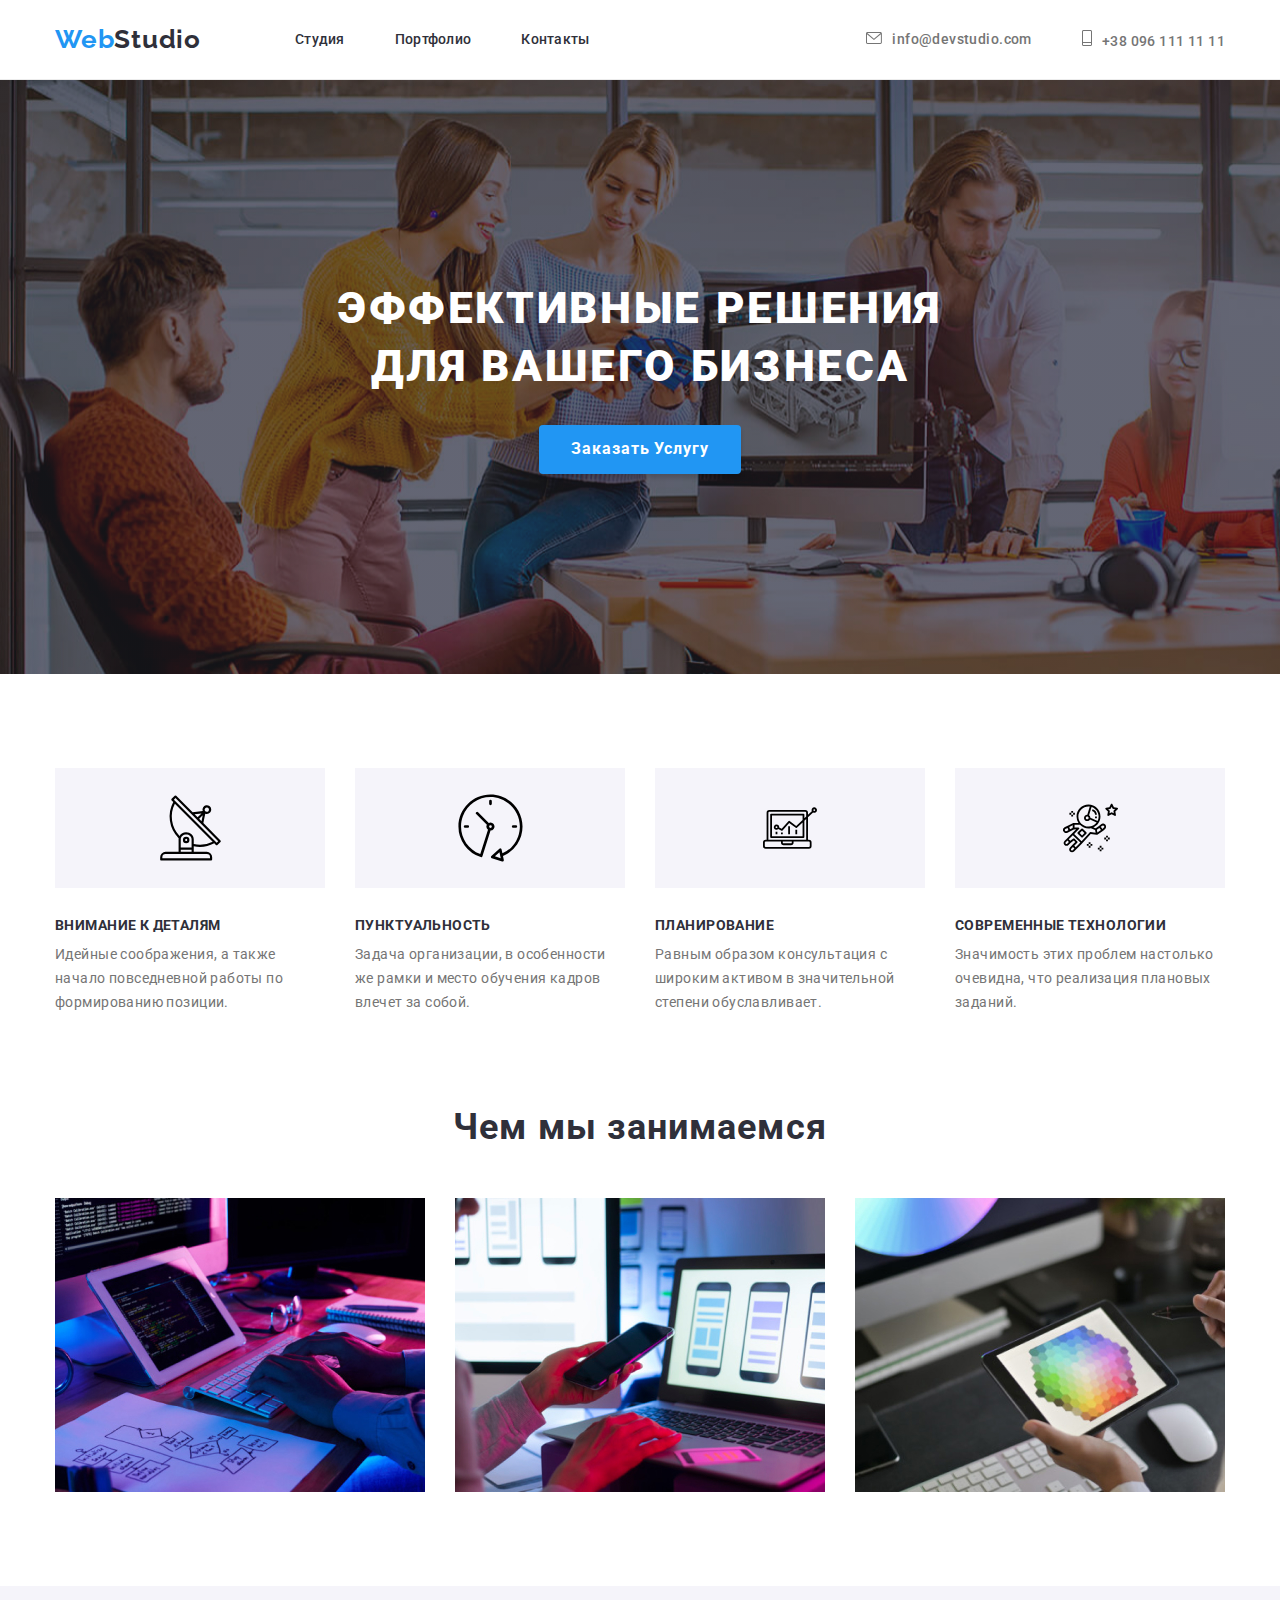
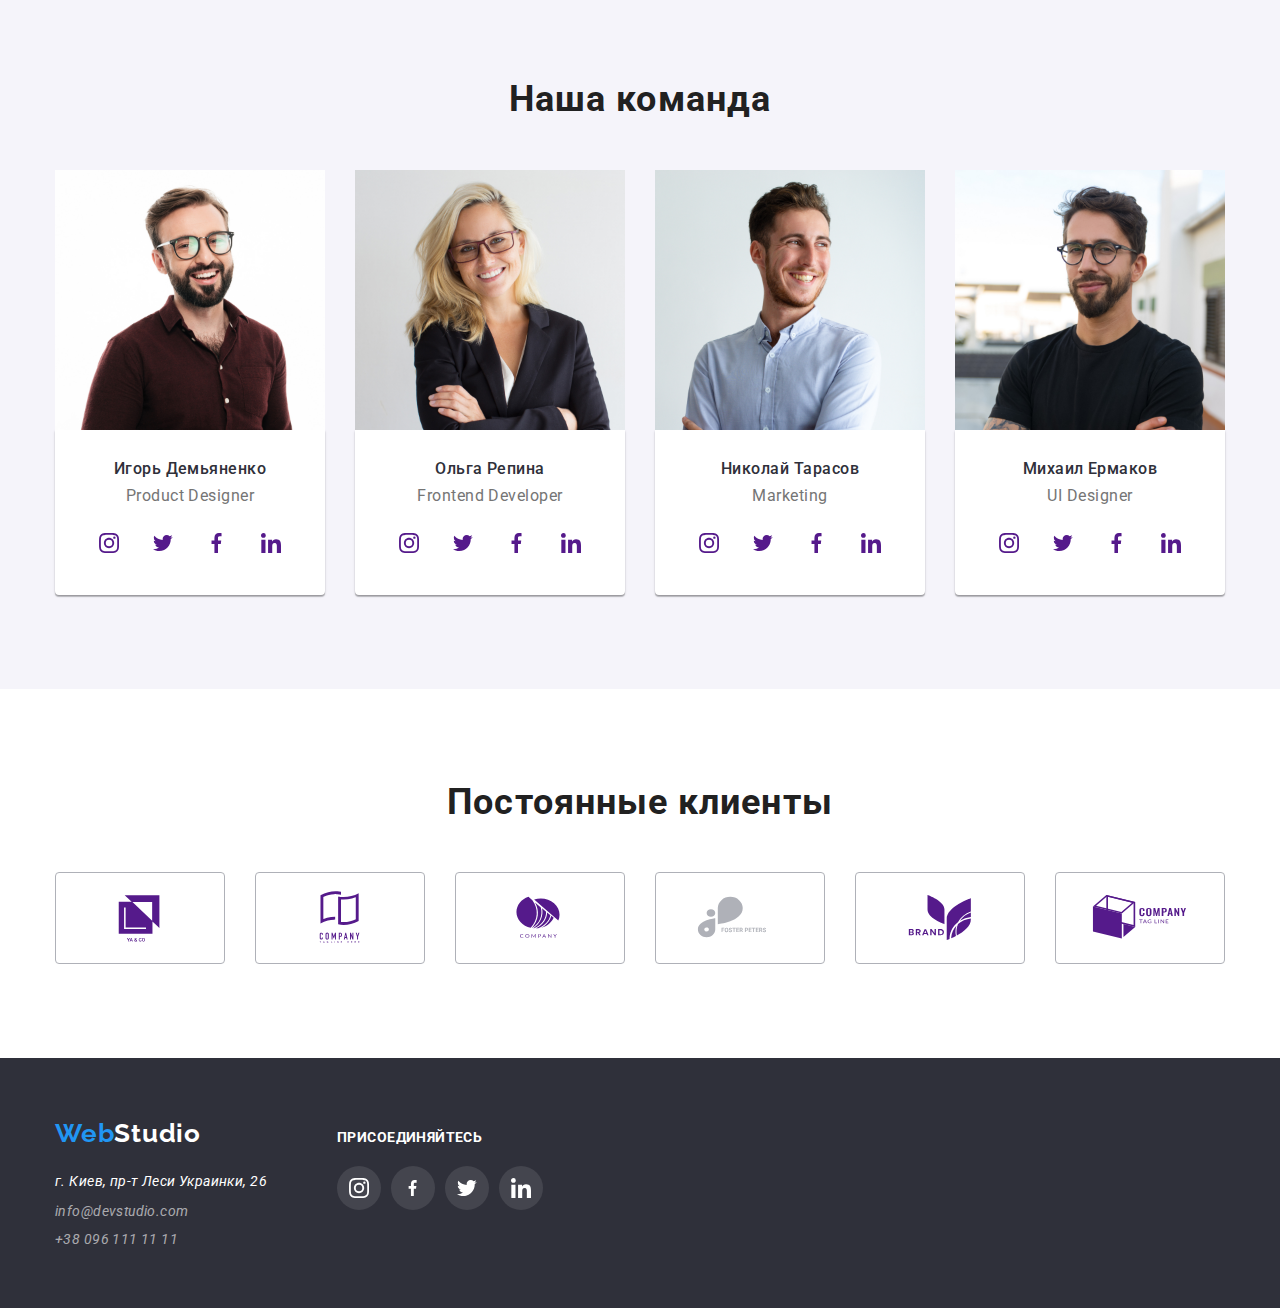
==== commit d26753a6: "svg fixed" ====
--- a/index.html
+++ b/index.html
@@ -397,14 +397,14 @@
                         <li>
                             <a href="" class="footer-items"><svg class="footer-icons" width="20" height="20">
                   <use
-                    href="./images/symbol-defs.svg#icon-instagram-21"
+                    href="./images/symbol-defs.svg#icon-instagram-2"
                   ></use></svg
               ></a>
                         </li>
                         <li>
                             <a href="" class="footer-items"><svg class="footer-icons" width="20" height="16">
                   <use
-                    href="./images/symbol-defs.svg#icon-twitter-1-1"
+                    href="./images/symbol-defs.svg#icon-Vector-2"
                   ></use></svg
               ></a>
                         </li>
@@ -412,7 +412,7 @@
                             <a href="" class="footer-items">
                                 <svg class="footer-icons" width="20" height="20">
                   <use
-                    href="./images/symbol-defs.svg#icon-facebook-1"
+                    href="./images/symbol-defs.svg#icon-Vector-1"
                   ></use>
                 </svg>
                             </a>
@@ -420,7 +420,7 @@
                         <li>
                             <a href="" class="footer-items"><svg class="footer-icons" width="20" height="20">
                   <use
-                    href="./images/symbol-defs.svg#icon-linkedin-11"
+                    href="./images/symbol-defs.svg#icon-linkedin-1"
                   ></use></svg
               ></a>
                         </li>
--- a/styles/style.css
+++ b/styles/style.css
@@ -139,7 +139,18 @@
 }
 
 .contact-icons {
+    fill: currentColor;
     margin-right: 10px;
+}
+
+.tel:hover .contact-icons,
+.tel:focus .contact-icons {
+    fill: var(--blue-color);
+}
+
+.mail:hover .contact-icons,
+.mail:focus .contact-icons {
+    fill: var(--blue-color);
 }
 
 
@@ -347,7 +358,15 @@
 .team-links:hover,
 .team-links:focus {
     background-color: var(--blue-color);
-    color: #ffffff;
+}
+
+.social-icons {
+    fill: currentColor;
+}
+
+.team-links:hover .social-icons,
+.team-links:focus .social-icons {
+    fill: #ffffff;
 }
 
 
@@ -372,11 +391,14 @@
 
 .clients-card:hover {
     border-color: var(--blue-color);
-    color: var(--blue-color);
 }
 
 .client-icons {
-    fill: var(--blue-color);
+    fill: currentColor;
+}
+
+.clients-card:hover .client-icons {
+    color: var(--blue-color);
 }
 
 
@@ -489,9 +511,8 @@
     background-color: var(--blue-color);
 }
 
-.footer-icon {
-    text-align: center;
-    vertical-align: middle;
+.footer-icons {
+    fill: #ffffff;
 }
 
 
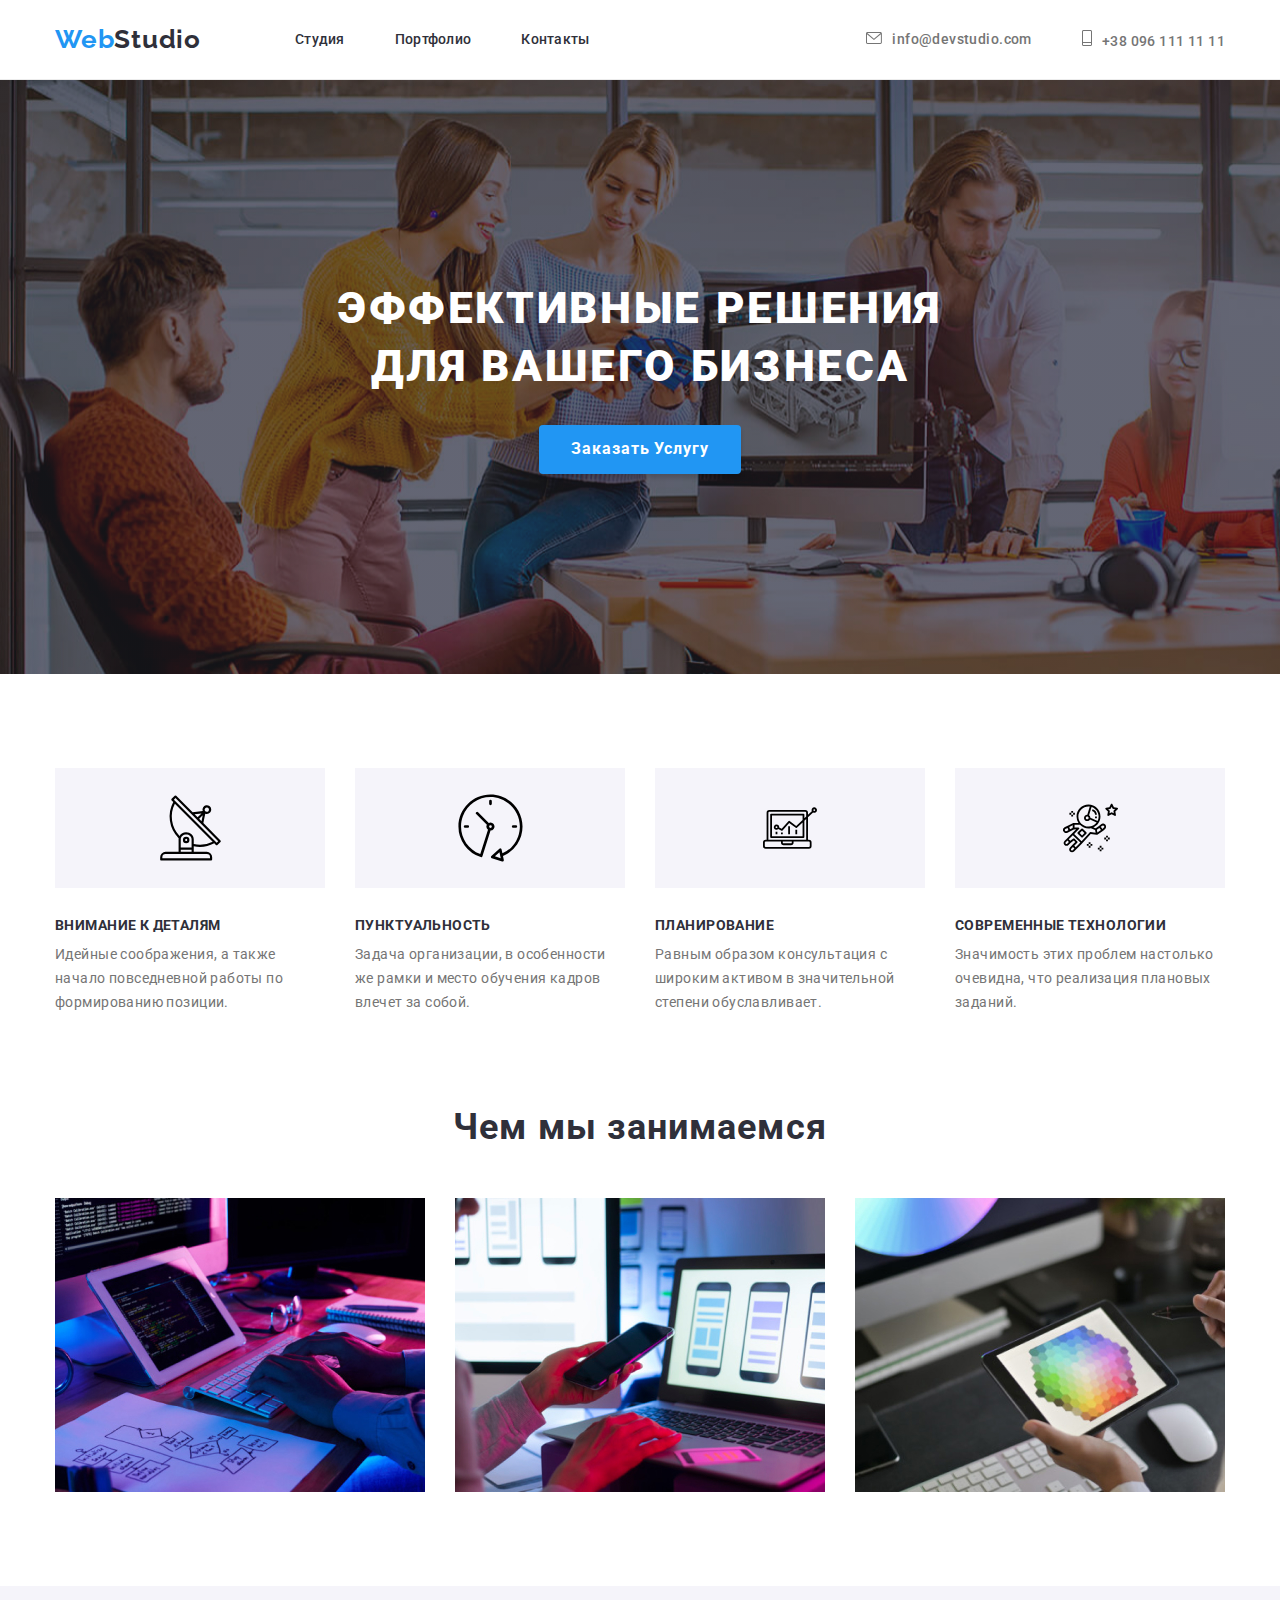
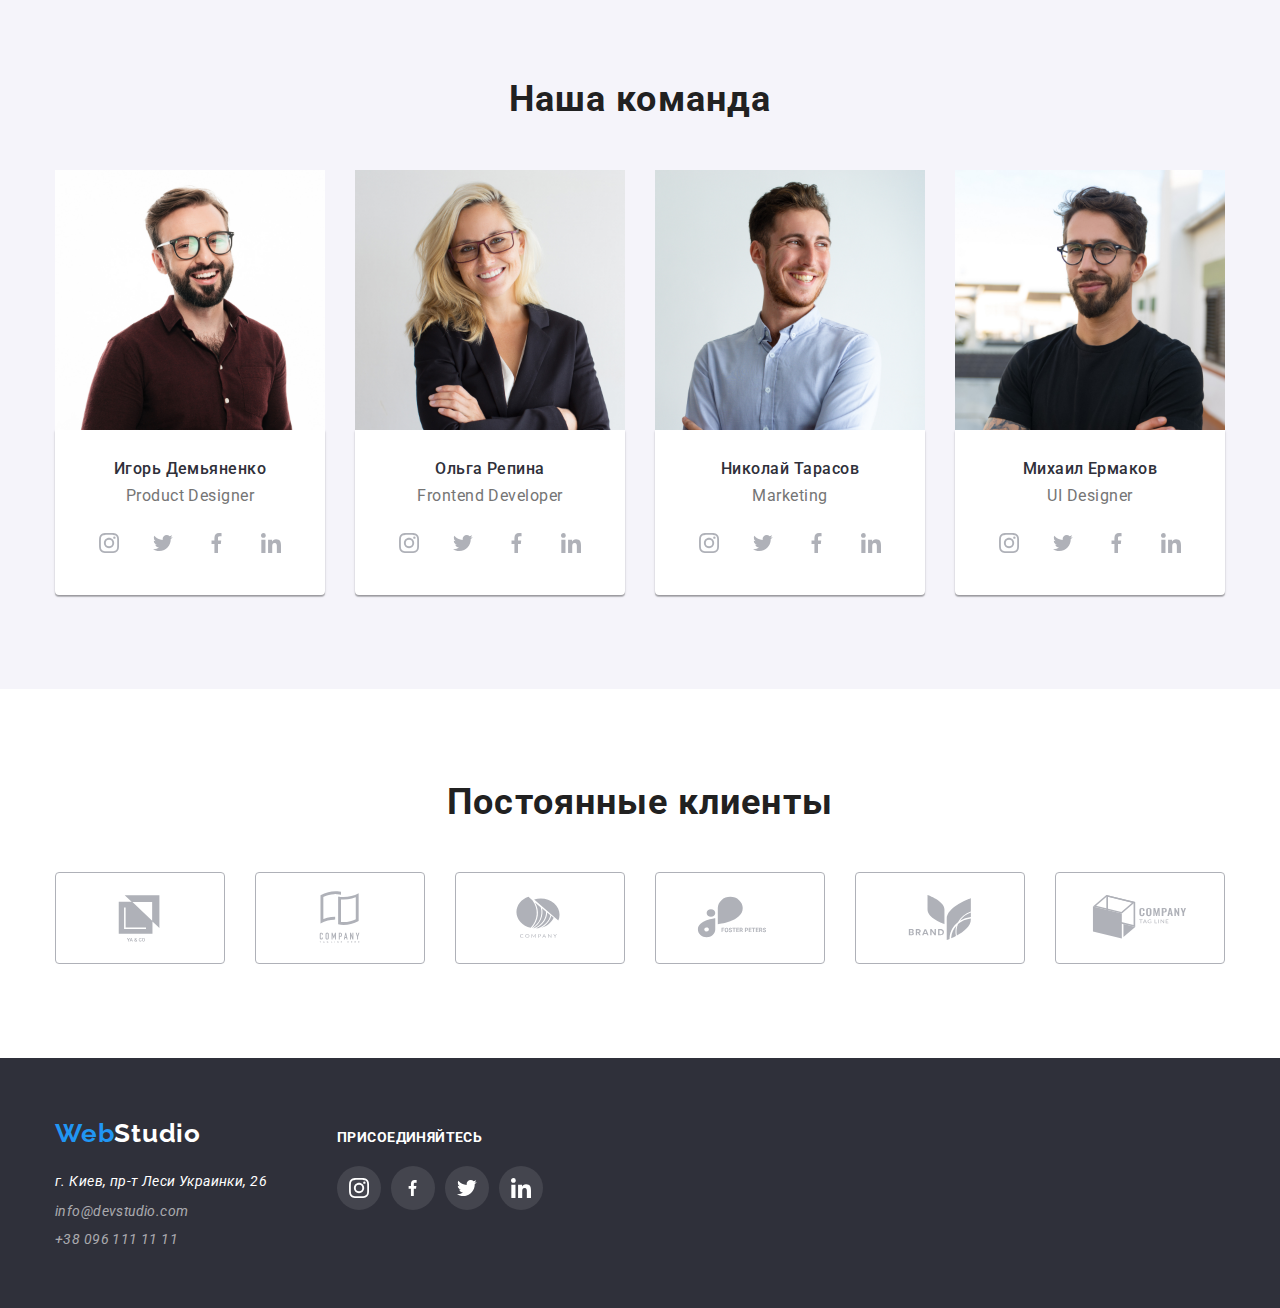
==== commit 266e903d: "fixed" ====
--- a/index.html
+++ b/index.html
@@ -366,7 +366,7 @@
         </main>
 
         <footer>
-            <div class="container footer-con">
+            <div class="container footer-container">
                 <div class="addres-con">
                     <a href="" class="footer-logo"><span>Web</span>Studio</a>
                     <address>
--- a/styles/style.css
+++ b/styles/style.css
@@ -4,6 +4,7 @@
     --h-color: #212121;
     --brand-dark: #2f303a;
     --p-color: #757575;
+    --icons-color: #AFB1B8;
 }
 
 body {
@@ -361,7 +362,7 @@
 }
 
 .social-icons {
-    fill: currentColor;
+    fill: var(--icons-color);
 }
 
 .team-links:hover .social-icons,
@@ -394,7 +395,7 @@
 }
 
 .client-icons {
-    fill: currentColor;
+    fill: var(--icons-color);
 }
 
 .clients-card:hover .client-icons {
@@ -411,7 +412,7 @@
     display: flex;
 }
 
-.footer-con {
+.footer-container {
     display: flex;
 }
 
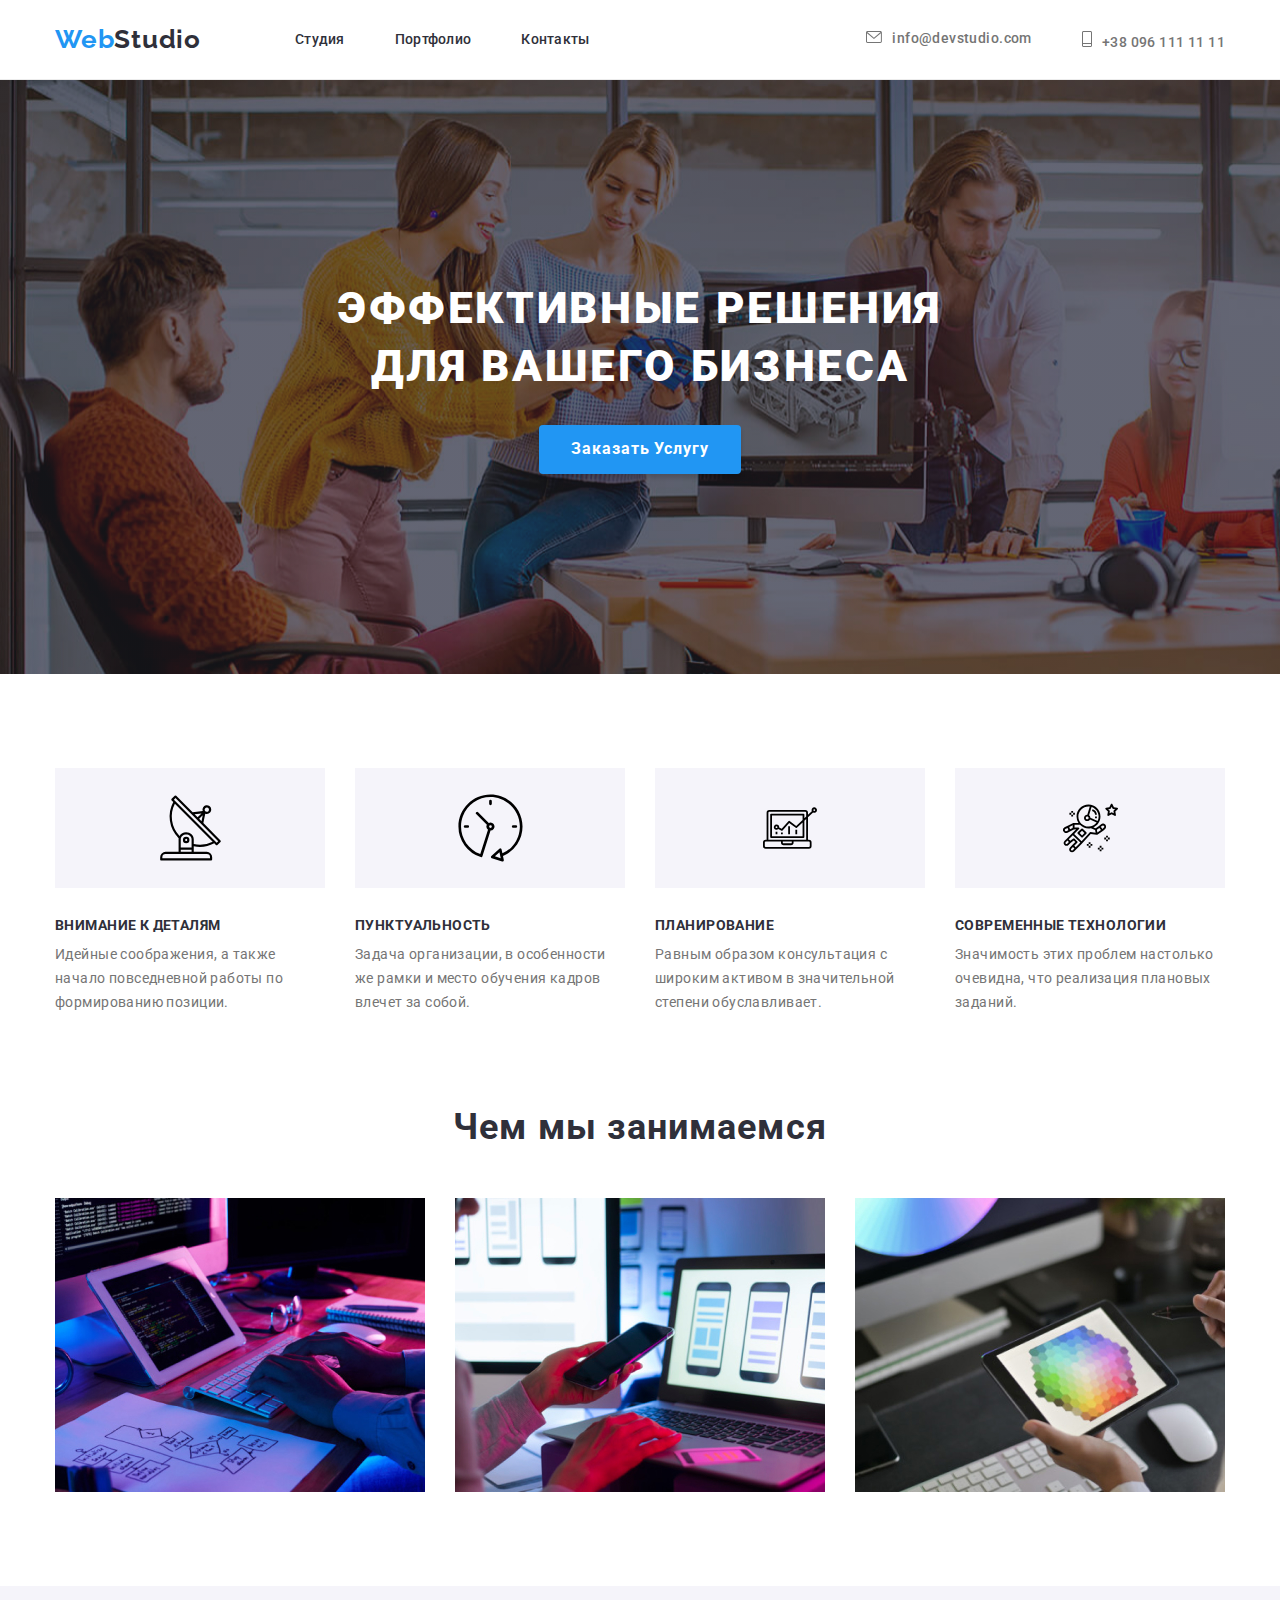
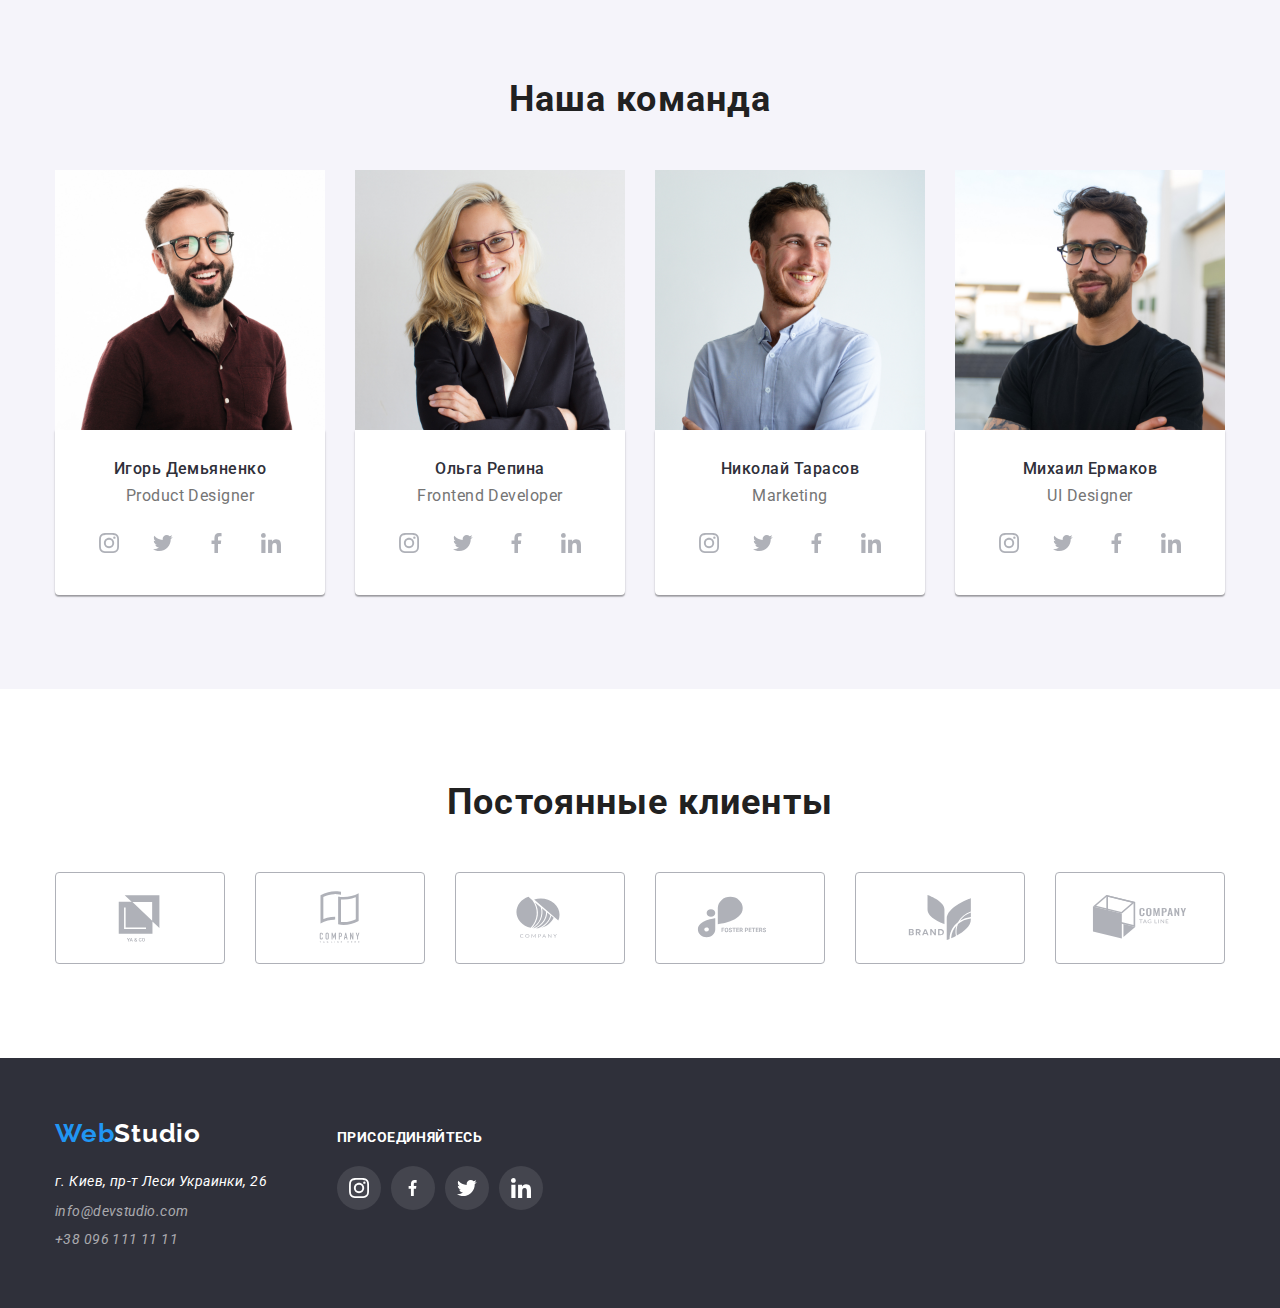
==== commit 8e0e04ed: "formatted" ====
--- a/index.html
+++ b/index.html
@@ -38,9 +38,7 @@
           <li class="contacts-item">
             <a href="tel:+380961111111" class="tel"
               ><svg class="contact-icons" width="10" height="16">
-                <use
-                  href="./images/symbol-defs.svg#icon-Vector-11"
-                ></use></svg
+                <use href="./images/symbol-defs.svg#icon-Vector-11"></use></svg
               >+38 096 111 11 11</a
             >
           </li>
@@ -72,9 +70,7 @@
             <li>
               <div class="grey-square">
                 <svg class="" width="65" height="70">
-                  <use
-                    href="./images/symbol-defs.svg#icon-antenna-1"
-                  ></use>
+                  <use href="./images/symbol-defs.svg#icon-antenna-1"></use>
                 </svg>
         </div>
         <h3 class="quality-h3">Внимание к деталям</h3>
@@ -86,9 +82,7 @@
         <li>
             <div class="grey-square">
                 <svg class="" width="67" height="70">
-                  <use
-                    href="./images/symbol-defs.svg#icon-clock-1"
-                  ></use>
+                  <use href="./images/symbol-defs.svg#icon-clock-1"></use>
                 </svg>
             </div>
             <h3 class="quality-h3">Пунктуальность</h3>
@@ -99,9 +93,7 @@
         <li>
             <div class="grey-square">
                 <svg class="" width="70" height="54">
-                  <use
-                    href="./images/symbol-defs.svg#icon-diagram-1"
-                  ></use>
+                  <use href="./images/symbol-defs.svg#icon-diagram-1"></use>
                 </svg>
             </div>
             <h3 class="quality-h3">Планирование</h3>
@@ -112,9 +104,7 @@
         <li>
             <div class="grey-square">
                 <svg class="" width="55" height="60">
-                  <use
-                    href="./images/symbol-defs.svg#icon-astronaut-1"
-                  ></use>
+                  <use href="./images/symbol-defs.svg#icon-astronaut-1"></use>
                 </svg>
             </div>
             <h3 class="quality-h3">Современные технологии</h3>
@@ -315,23 +305,17 @@
                 <ul class="clients-list">
                     <li>
                         <a href="" class="clients-card"><svg class="client-icons" width="106" height="60">
-                  <use
-                    href="./images/symbol-defs.svg#icon-Logo-1"
-                  ></use></svg
+                  <use href="./images/symbol-defs.svg#icon-Logo-1"></use></svg
               ></a>
                     </li>
                     <li>
                         <a href="" class="clients-card"><svg class="client-icons" width="106" height="60">
-                  <use
-                    href="./images/symbol-defs.svg#icon-Logo-2"
-                  ></use></svg
+                  <use href="./images/symbol-defs.svg#icon-Logo-2"></use></svg
               ></a>
                     </li>
                     <li>
                         <a href="" class="clients-card"><svg class="client-icons" width="106" height="60">
-                  <use
-                    href="./images/symbol-defs.svg#icon-Logo-3"
-                  ></use></svg
+                  <use href="./images/symbol-defs.svg#icon-Logo-3"></use></svg
               ></a>
                     </li>
                     <li>
@@ -341,23 +325,17 @@
                   height="60"
                   style="fill: #afb1b8"
                 >
-                  <use
-                    href="./images/symbol-defs.svg#icon-Logo-4"
-                  ></use></svg
+                  <use href="./images/symbol-defs.svg#icon-Logo-4"></use></svg
               ></a>
                     </li>
                     <li>
                         <a href="" class="clients-card"><svg class="client-icons" width="106" height="60">
-                  <use
-                    href="./images/symbol-defs.svg#icon-Logo-6"
-                  ></use></svg
+                  <use href="./images/symbol-defs.svg#icon-Logo-6"></use></svg
               ></a>
                     </li>
                     <li>
                         <a href="" class="clients-card"><svg class="client-icons" width="106" height="60">
-                  <use
-                    href="./images/symbol-defs.svg#icon-Logo-7"
-                  ></use></svg
+                  <use href="./images/symbol-defs.svg#icon-Logo-7"></use></svg
               ></a>
                     </li>
                 </ul>
@@ -403,17 +381,13 @@
                         </li>
                         <li>
                             <a href="" class="footer-items"><svg class="footer-icons" width="20" height="16">
-                  <use
-                    href="./images/symbol-defs.svg#icon-Vector-2"
-                  ></use></svg
+                  <use href="./images/symbol-defs.svg#icon-Vector-2"></use></svg
               ></a>
                         </li>
                         <li>
                             <a href="" class="footer-items">
                                 <svg class="footer-icons" width="20" height="20">
-                  <use
-                    href="./images/symbol-defs.svg#icon-Vector-1"
-                  ></use>
+                  <use href="./images/symbol-defs.svg#icon-Vector-1"></use>
                 </svg>
                             </a>
                         </li>
--- a/styles/style.css
+++ b/styles/style.css
@@ -4,7 +4,7 @@
     --h-color: #212121;
     --brand-dark: #2f303a;
     --p-color: #757575;
-    --icons-color: #AFB1B8;
+    --icons-color: #afb1b8;
 }
 
 body {
@@ -142,6 +142,7 @@
 .contact-icons {
     fill: currentColor;
     margin-right: 10px;
+    margin-top: 2px;
 }
 
 .tel:hover .contact-icons,
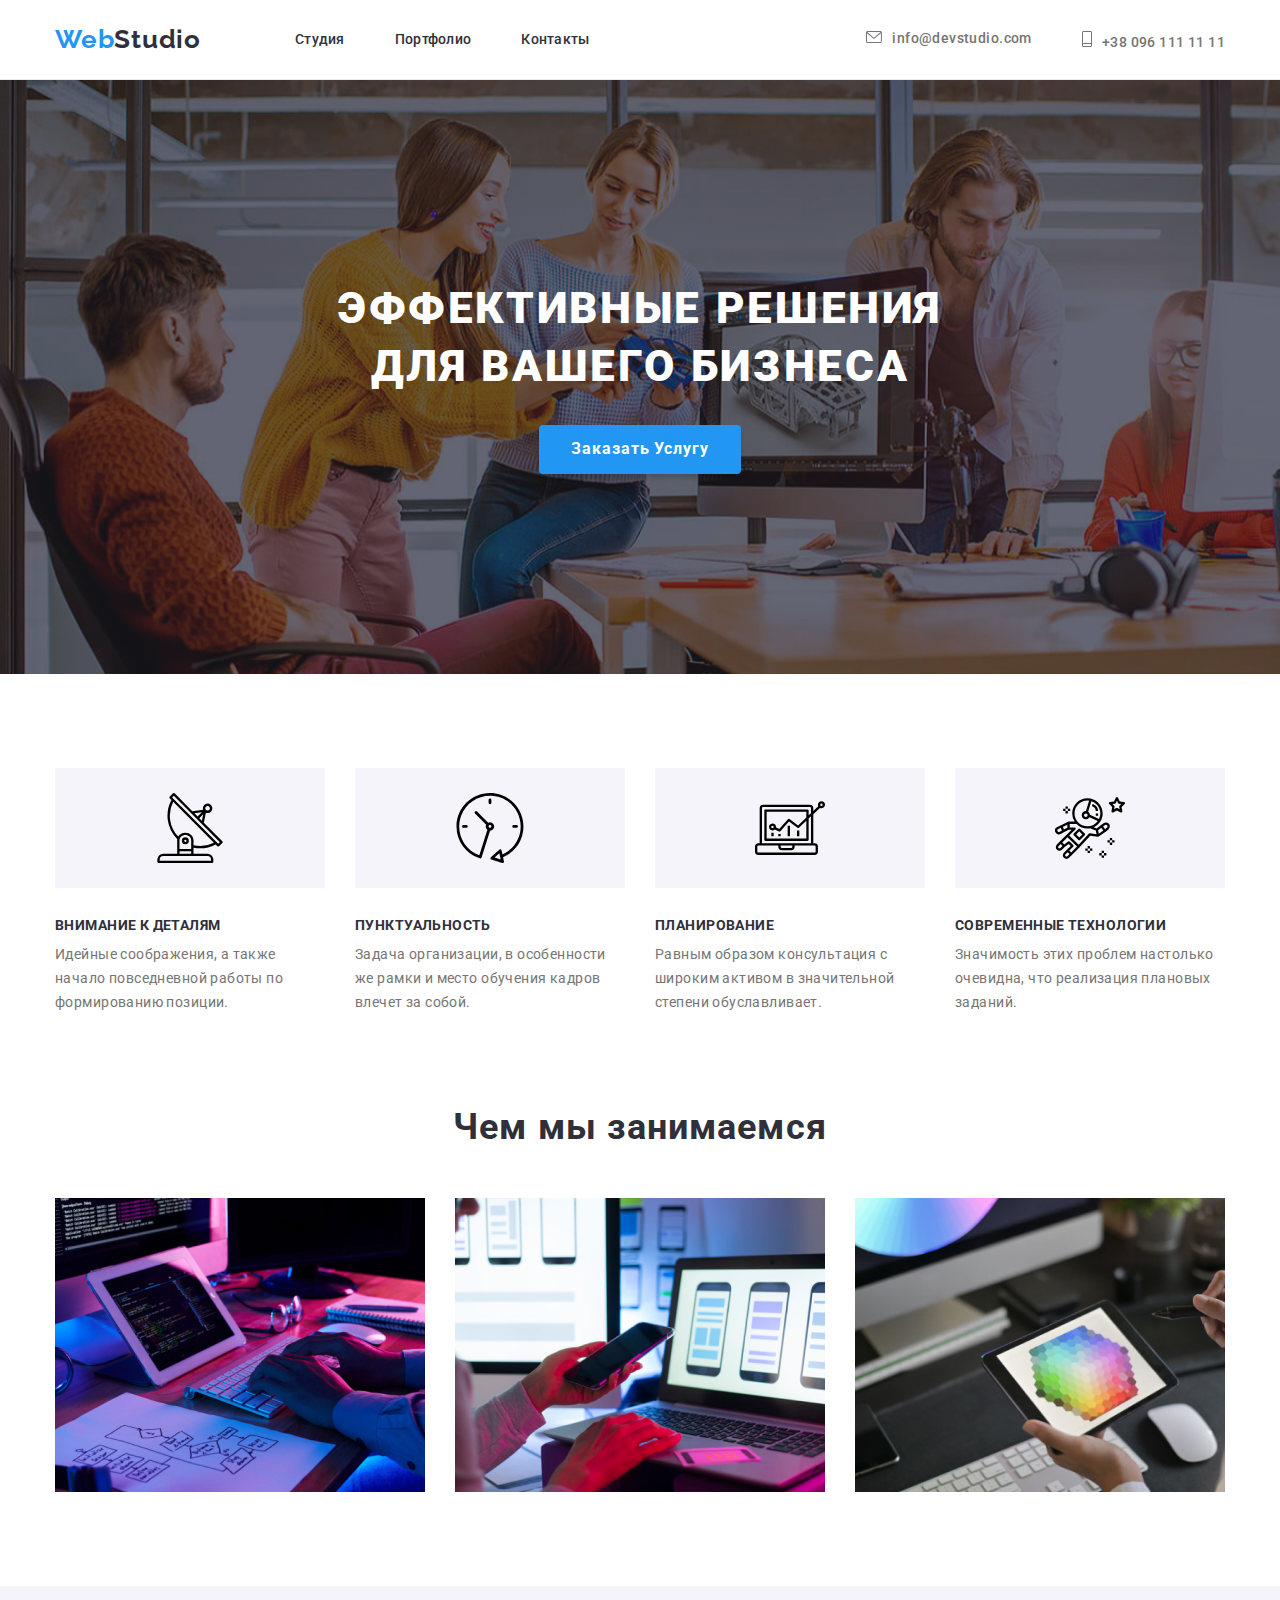
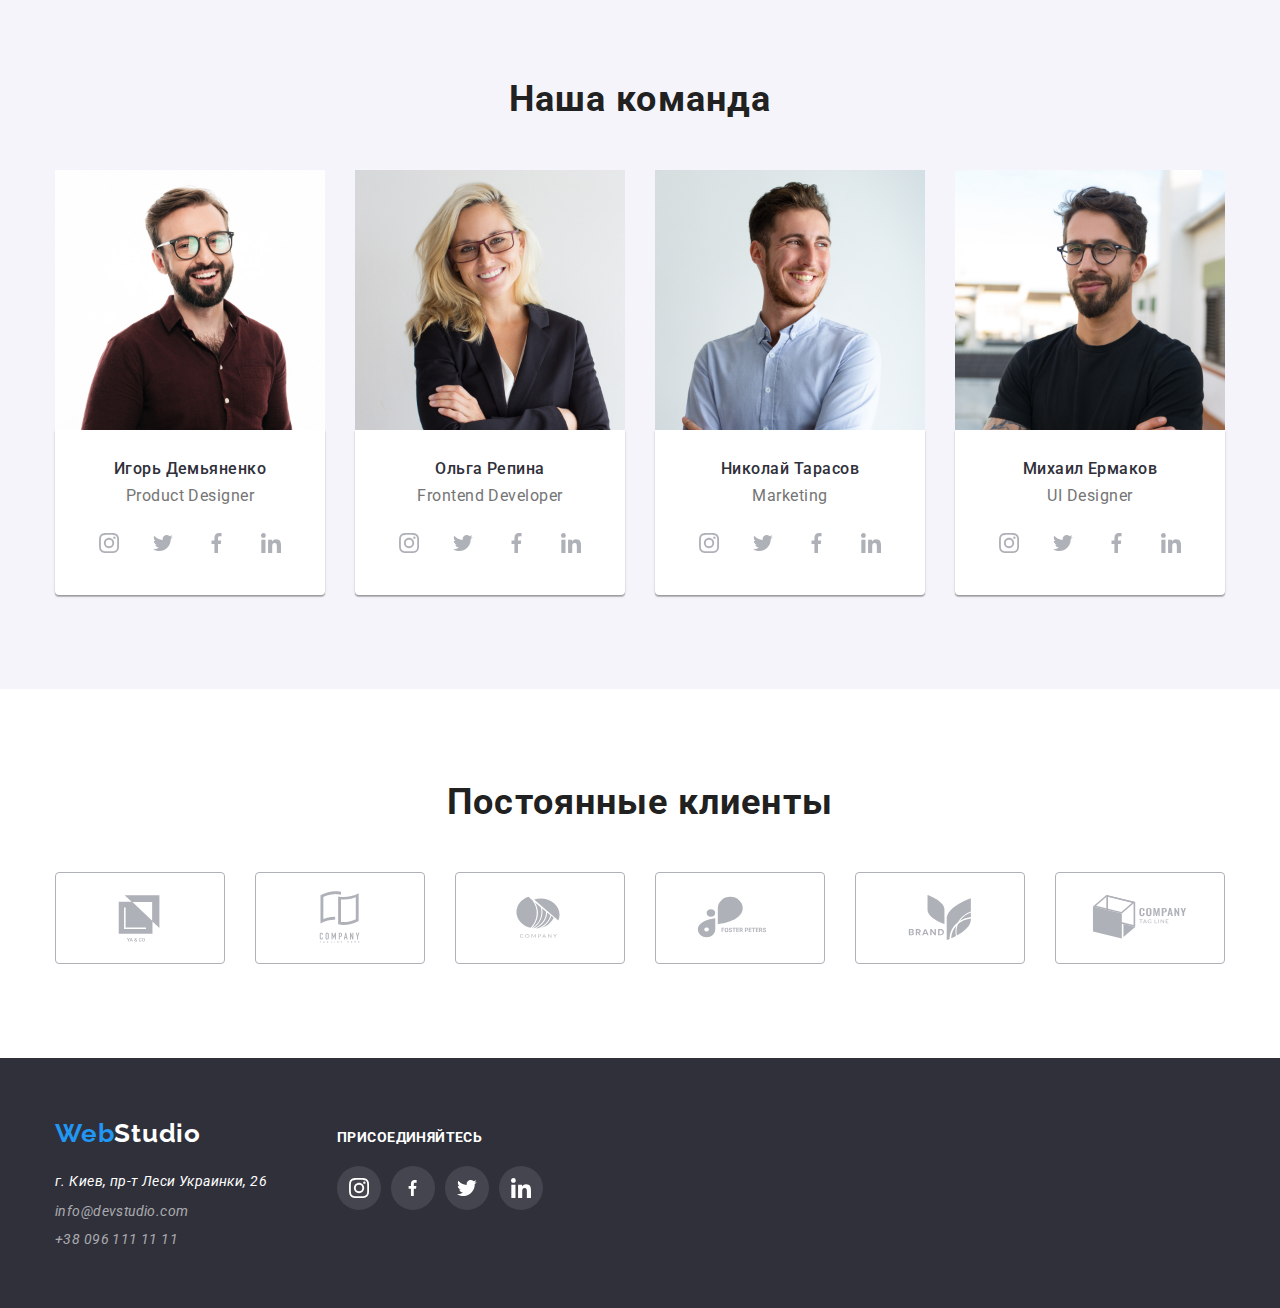
==== commit 5b629771: "fixed" ====
--- a/index.html
+++ b/index.html
@@ -69,7 +69,7 @@
           <ul class="quality-list">
             <li>
               <div class="grey-square">
-                <svg class="" width="65" height="70">
+                <svg class="" width="70" height="70">
                   <use href="./images/symbol-defs.svg#icon-antenna-1"></use>
                 </svg>
         </div>
@@ -81,7 +81,7 @@
         </li>
         <li>
             <div class="grey-square">
-                <svg class="" width="67" height="70">
+                <svg class="" width="70" height="70">
                   <use href="./images/symbol-defs.svg#icon-clock-1"></use>
                 </svg>
             </div>
@@ -92,7 +92,7 @@
         </li>
         <li>
             <div class="grey-square">
-                <svg class="" width="70" height="54">
+                <svg class="" width="70" height="70">
                   <use href="./images/symbol-defs.svg#icon-diagram-1"></use>
                 </svg>
             </div>
@@ -103,7 +103,7 @@
         </li>
         <li>
             <div class="grey-square">
-                <svg class="" width="55" height="60">
+                <svg class="" width="70" height="70">
                   <use href="./images/symbol-defs.svg#icon-astronaut-1"></use>
                 </svg>
             </div>
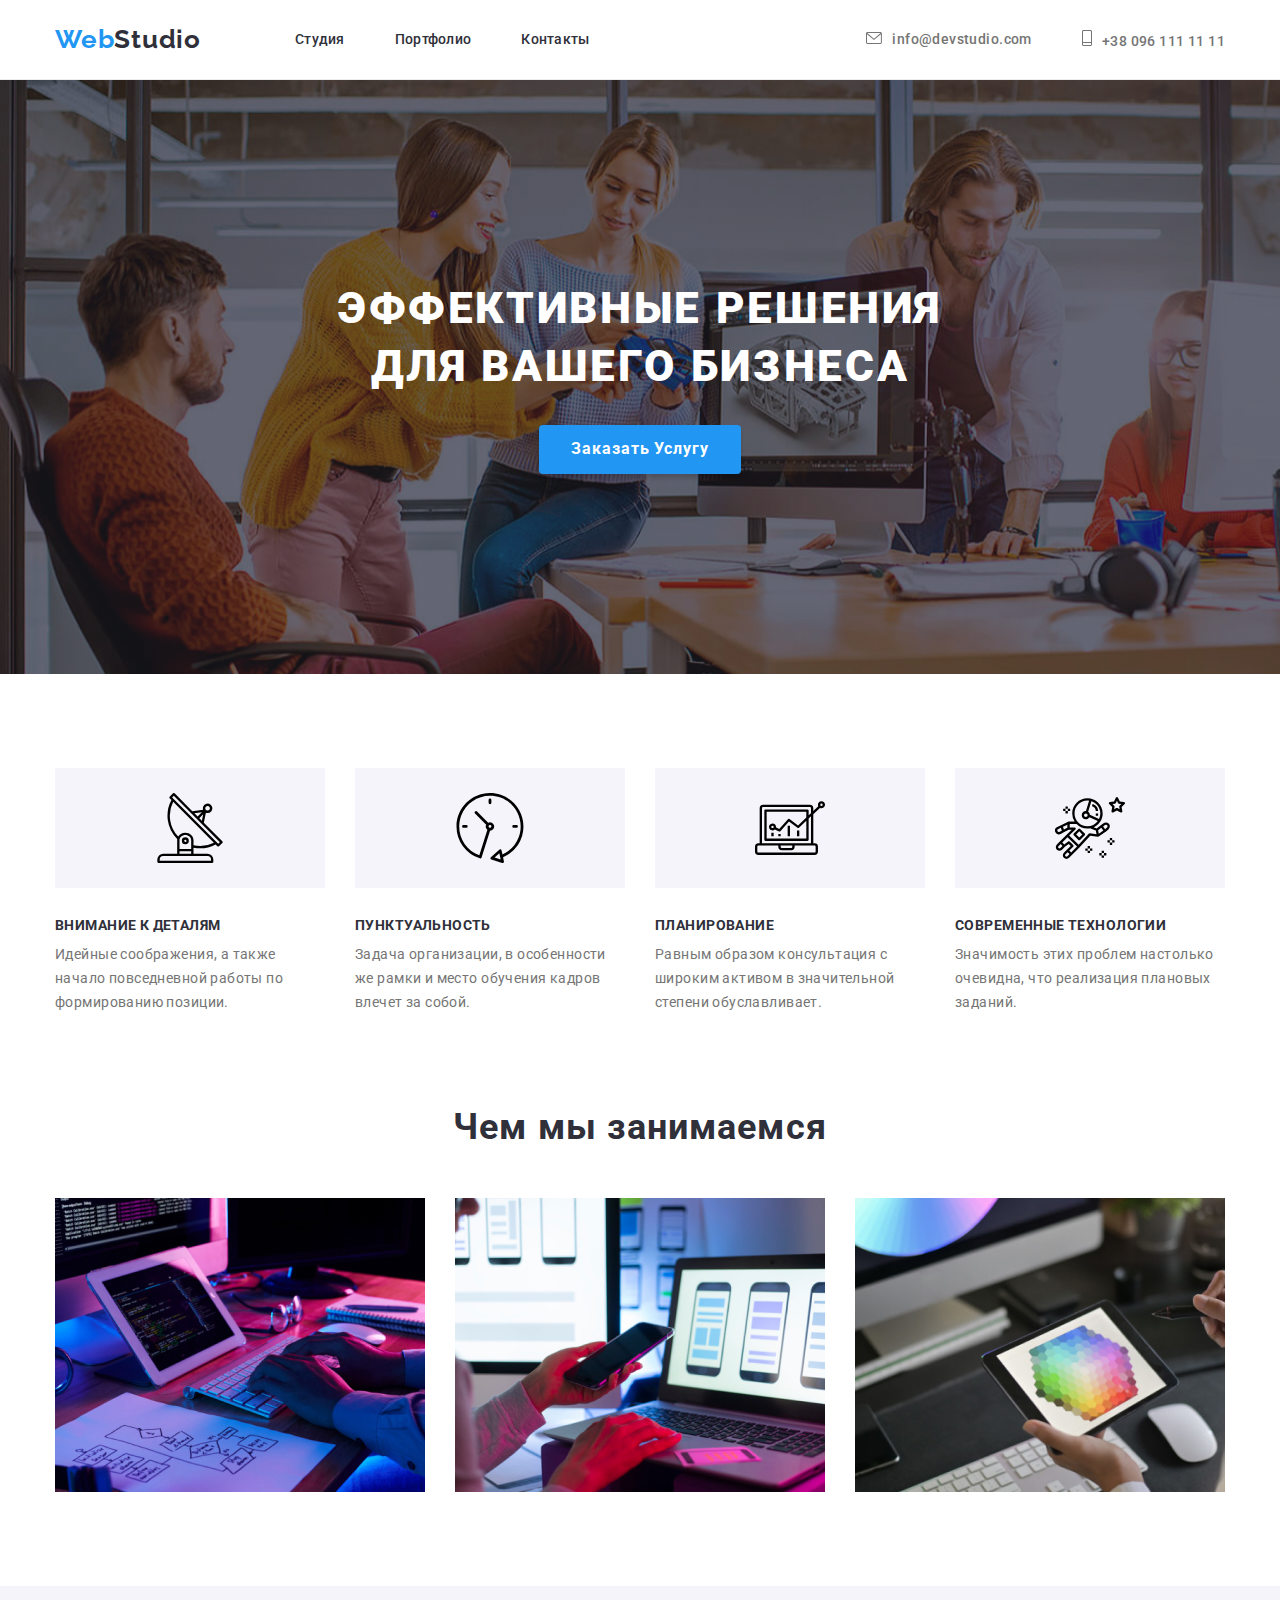
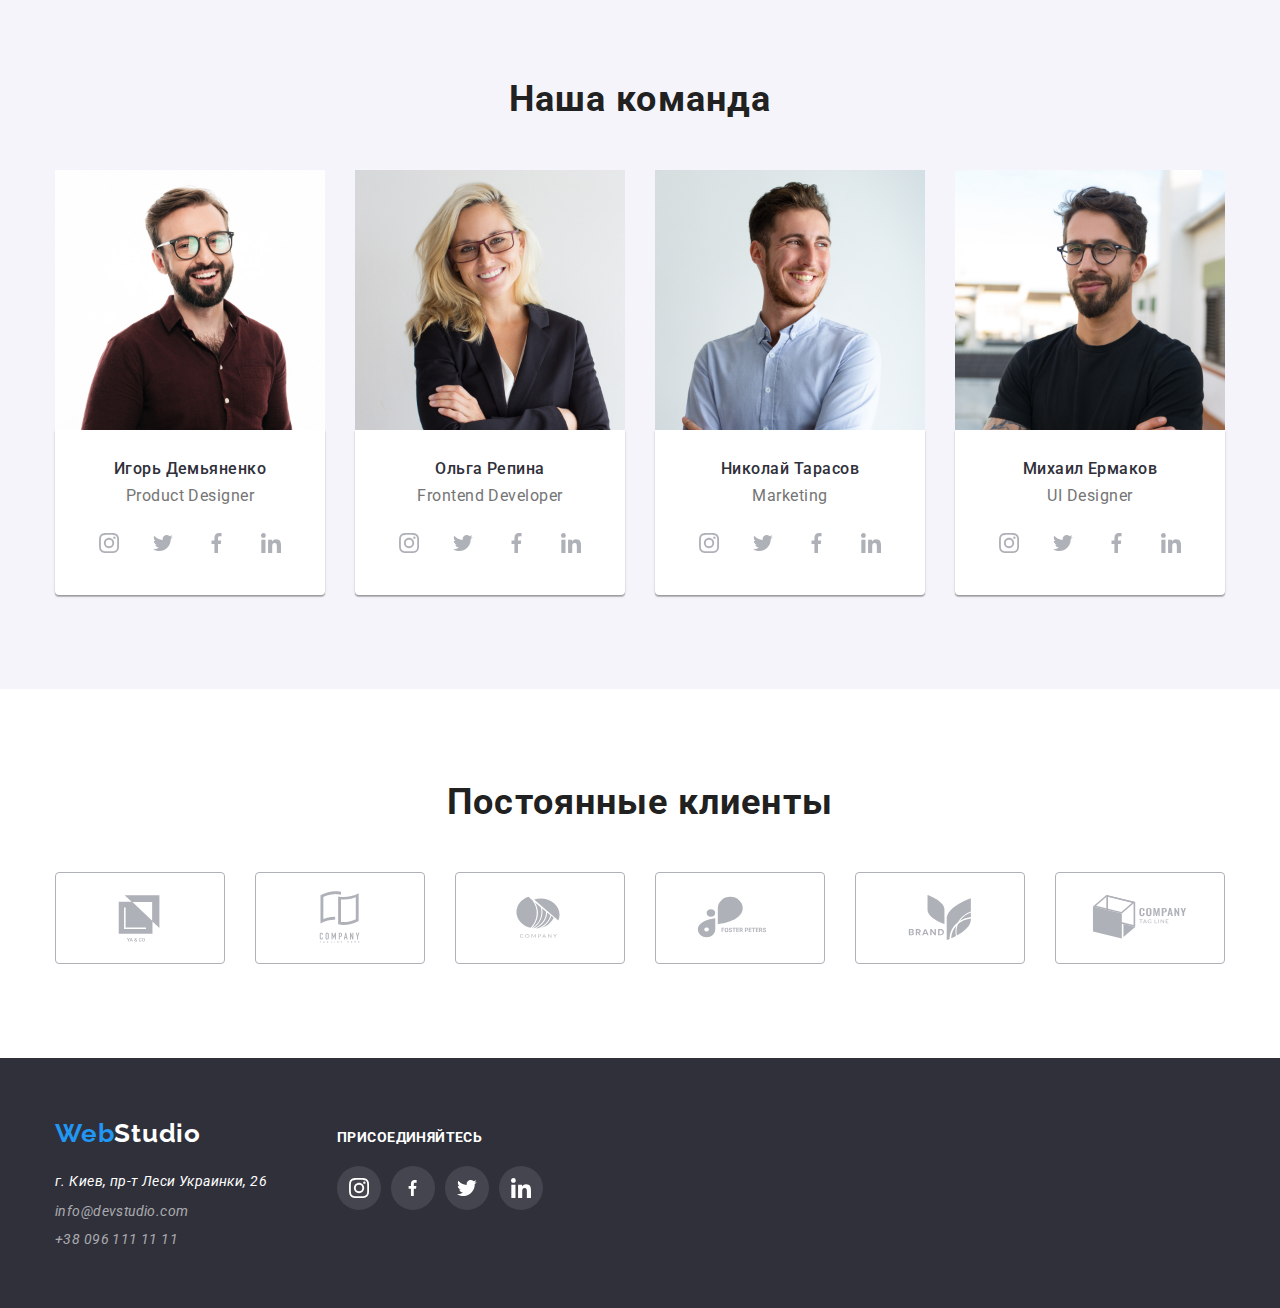
==== commit ab622438: "Update index.html" ====
--- a/index.html
+++ b/index.html
@@ -323,7 +323,7 @@
                   class="client-icons"
                   width="106"
                   height="60"
-                  style="fill: #afb1b8"
+                  
                 >
                   <use href="./images/symbol-defs.svg#icon-Logo-4"></use></svg
               ></a>
--- a/styles/style.css
+++ b/styles/style.css
@@ -139,10 +139,14 @@
     color: var(--blue-color);
 }
 
+.contacts-item {
+    justify-content: center;
+    align-items: center;
+}
+
 .contact-icons {
     fill: currentColor;
     margin-right: 10px;
-    margin-top: 2px;
 }
 
 .tel:hover .contact-icons,
@@ -400,7 +404,7 @@
 }
 
 .clients-card:hover .client-icons {
-    color: var(--blue-color);
+    fill: var(--blue-color);
 }
 
 
